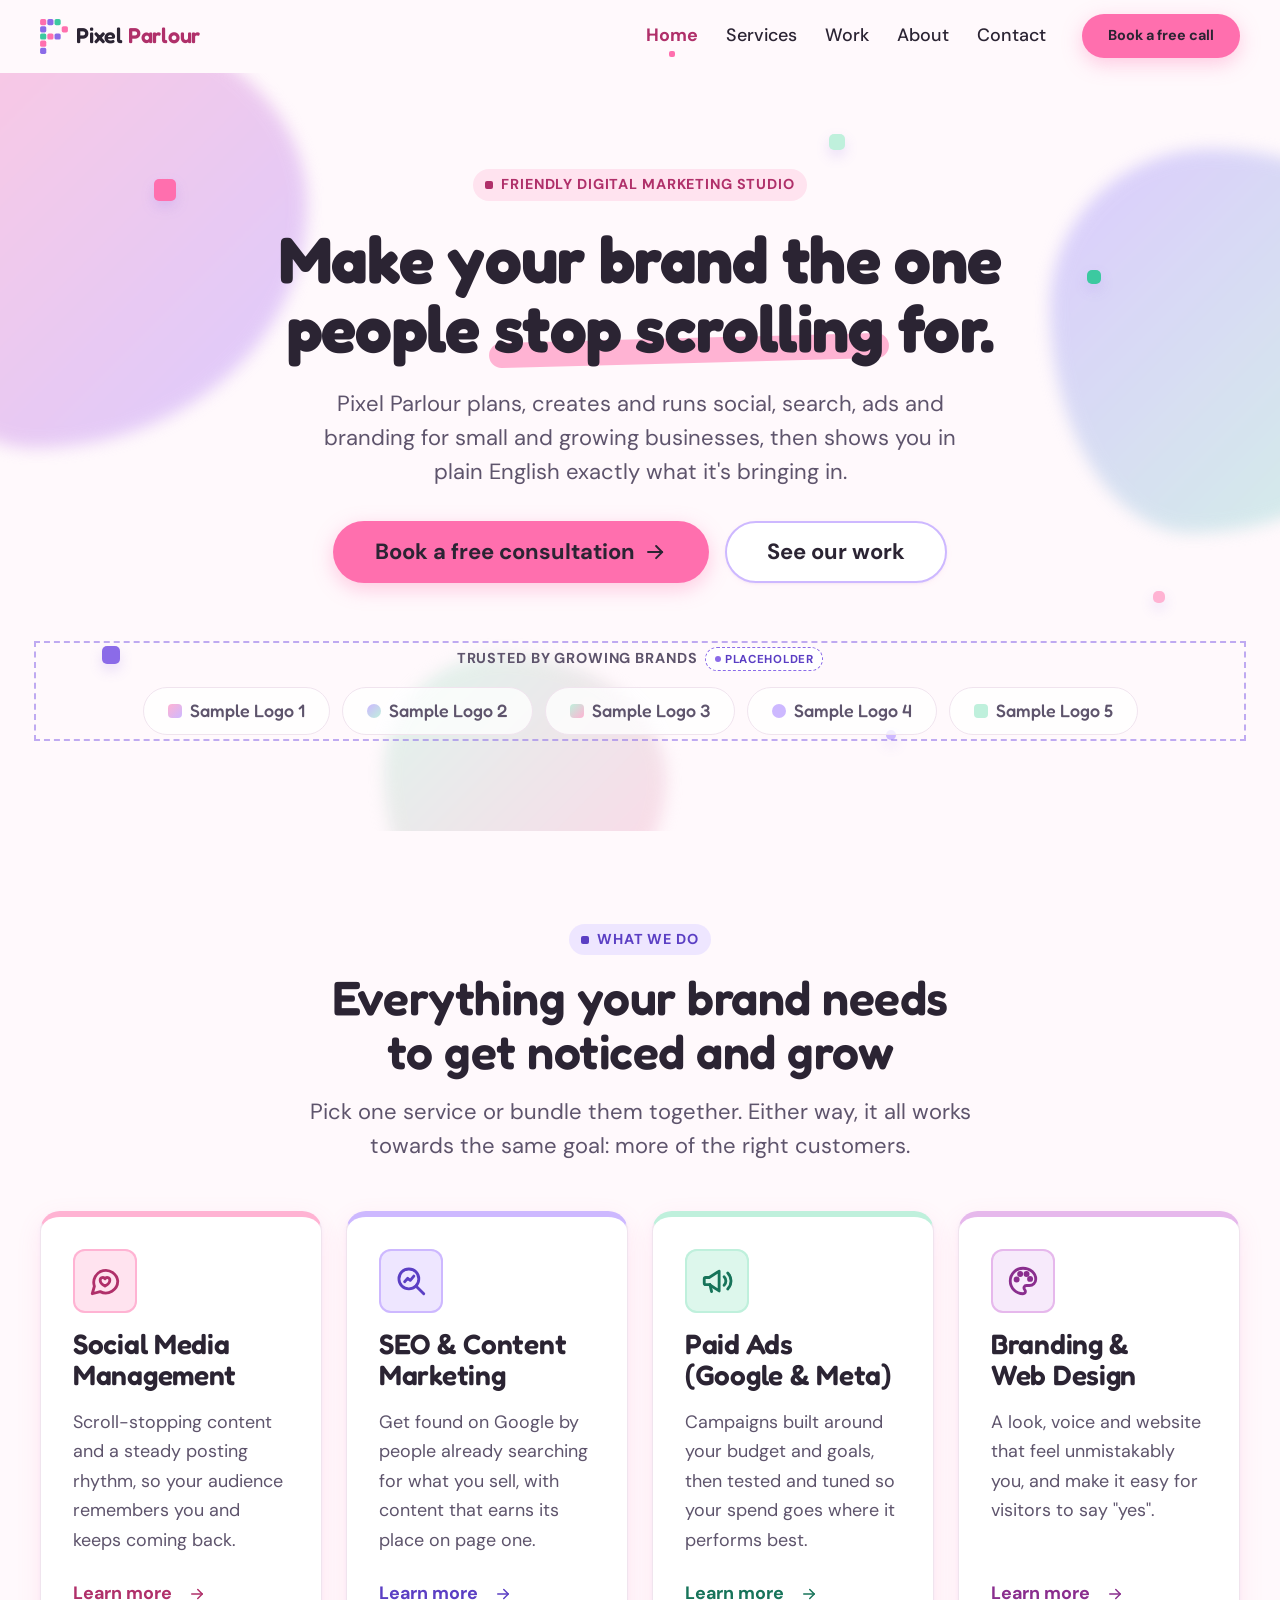
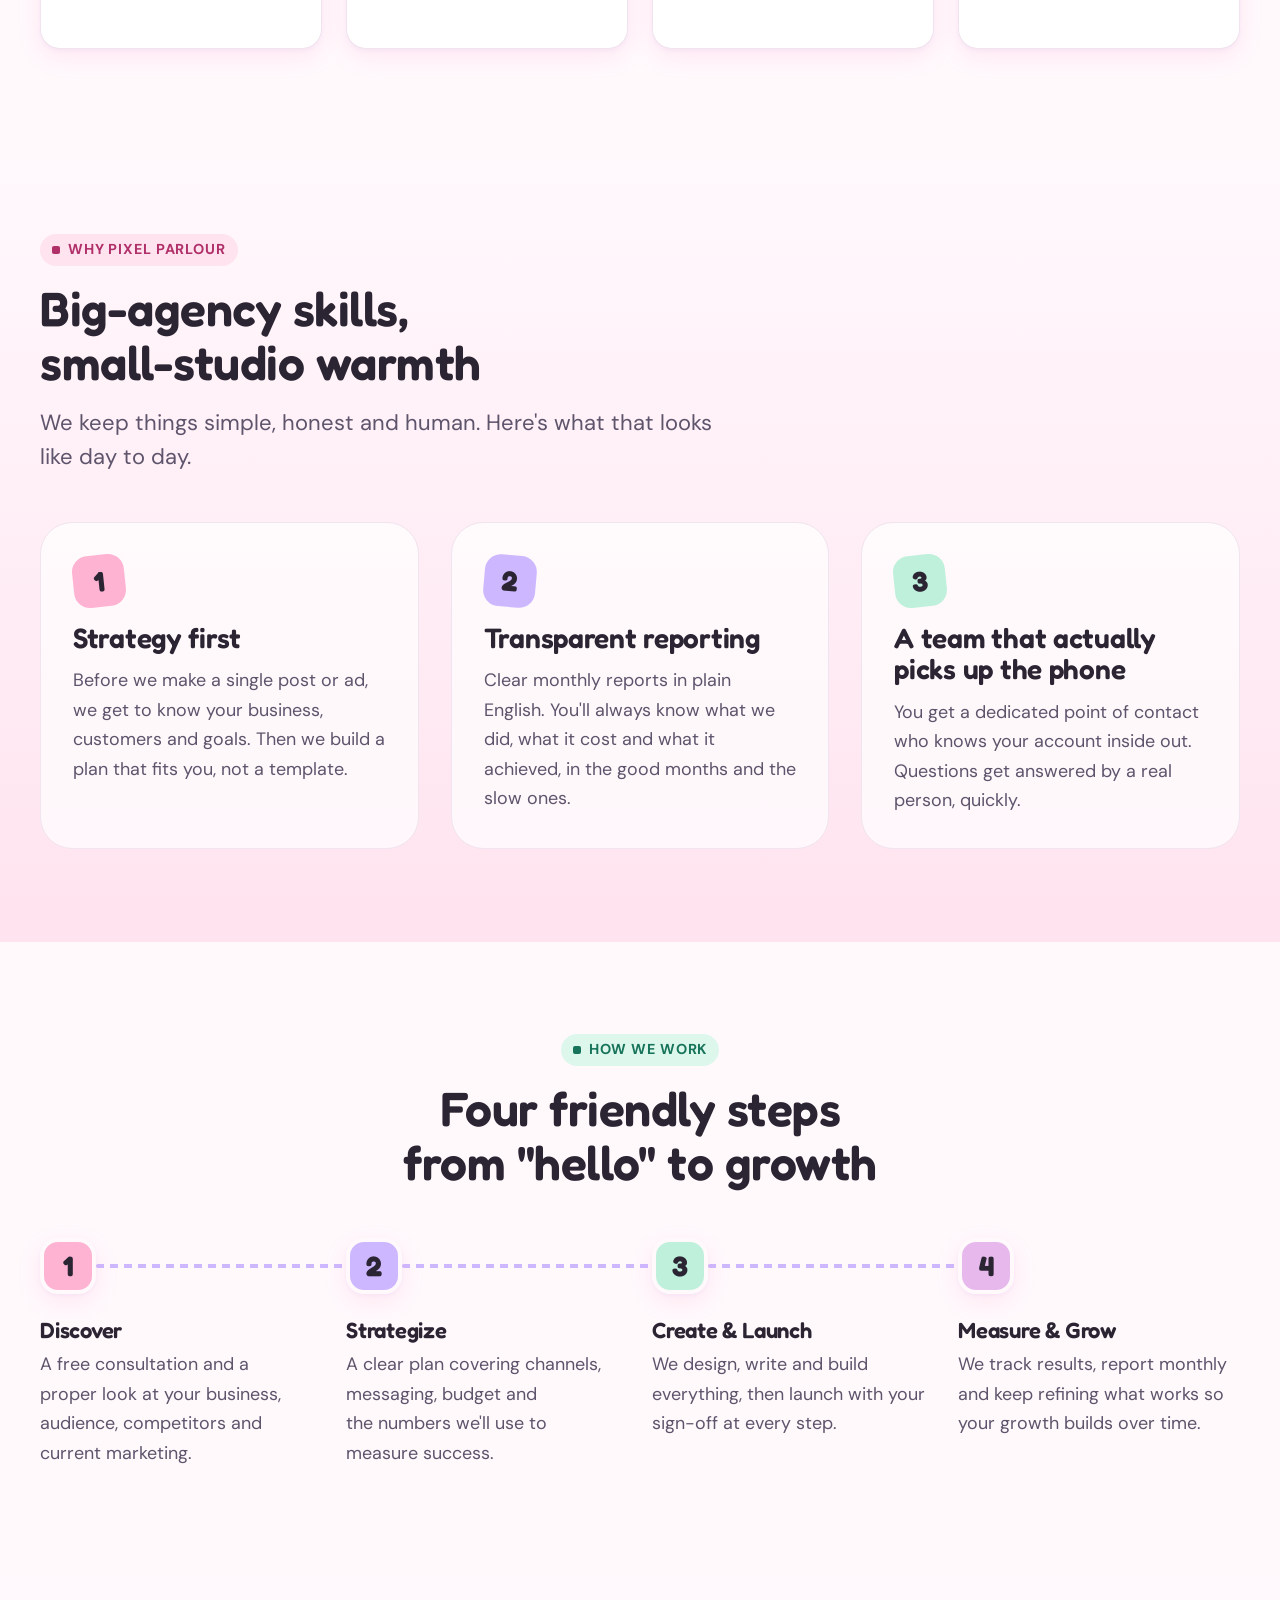
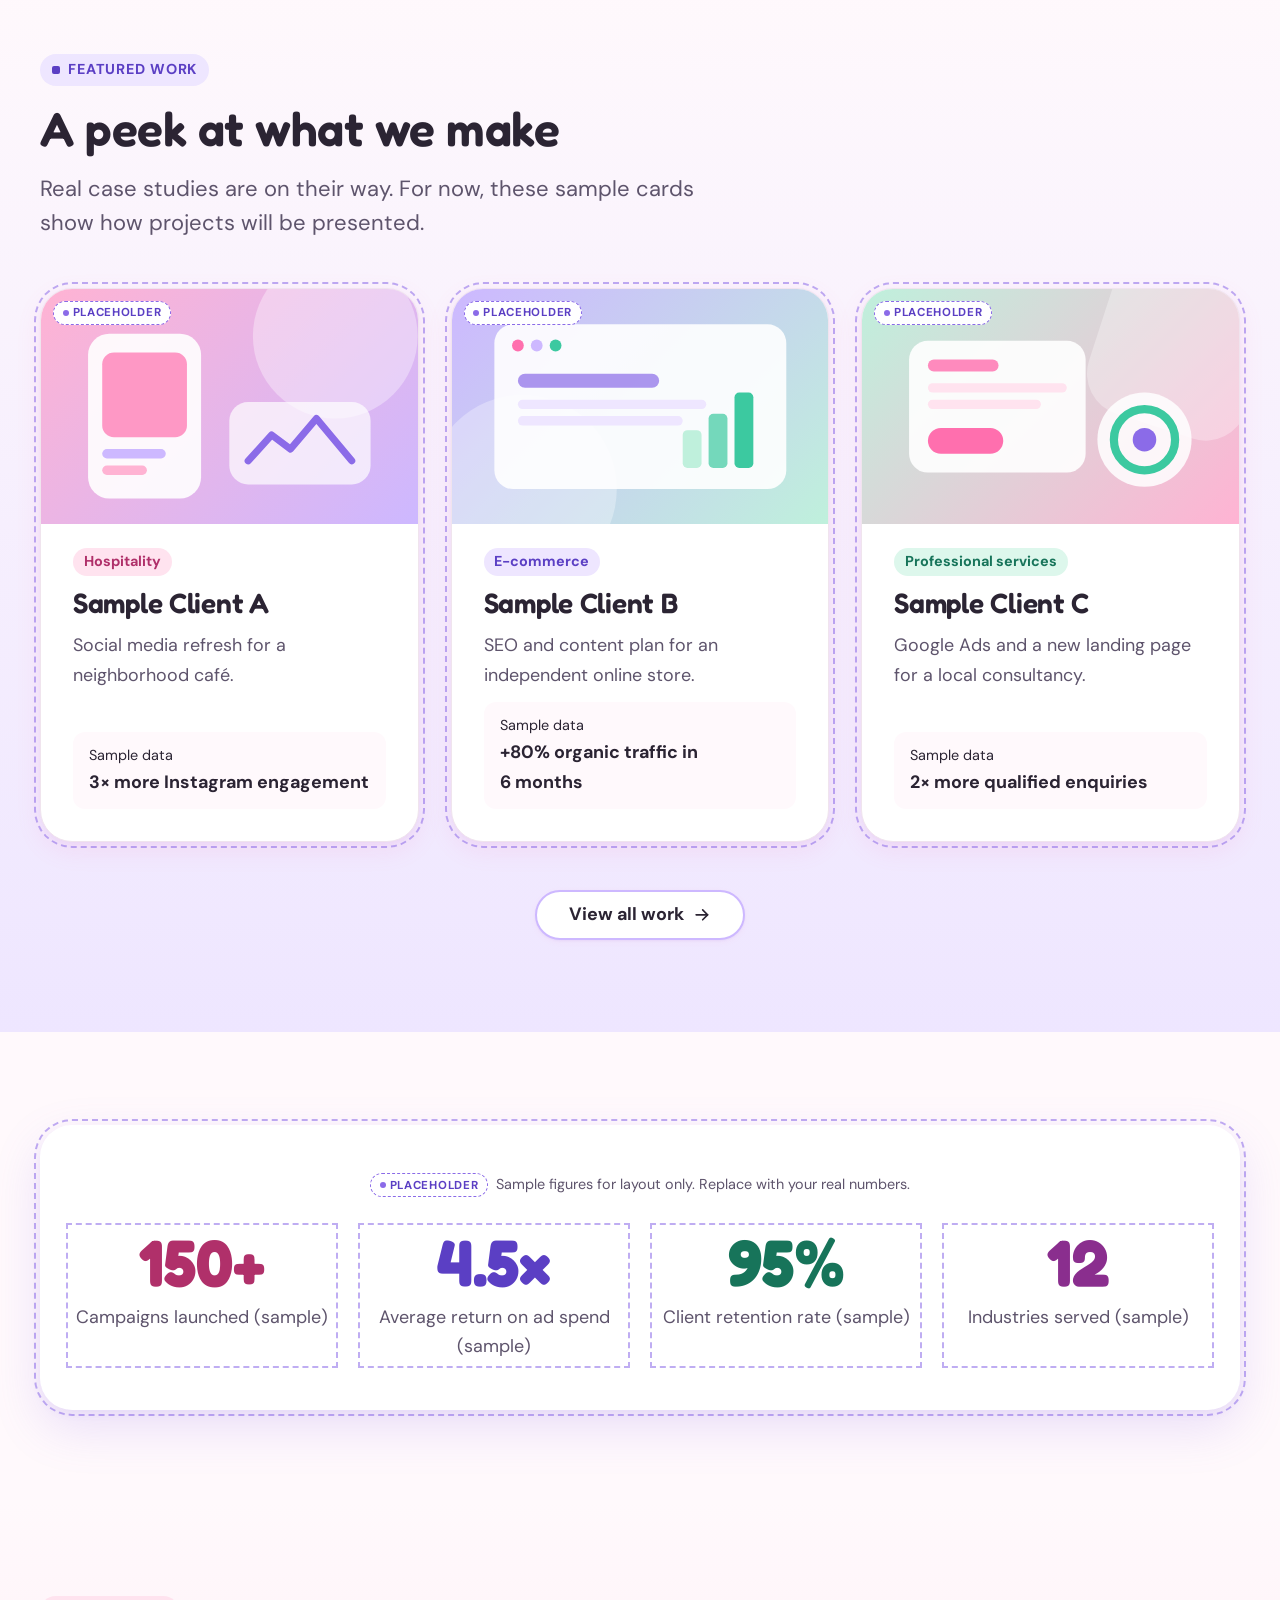
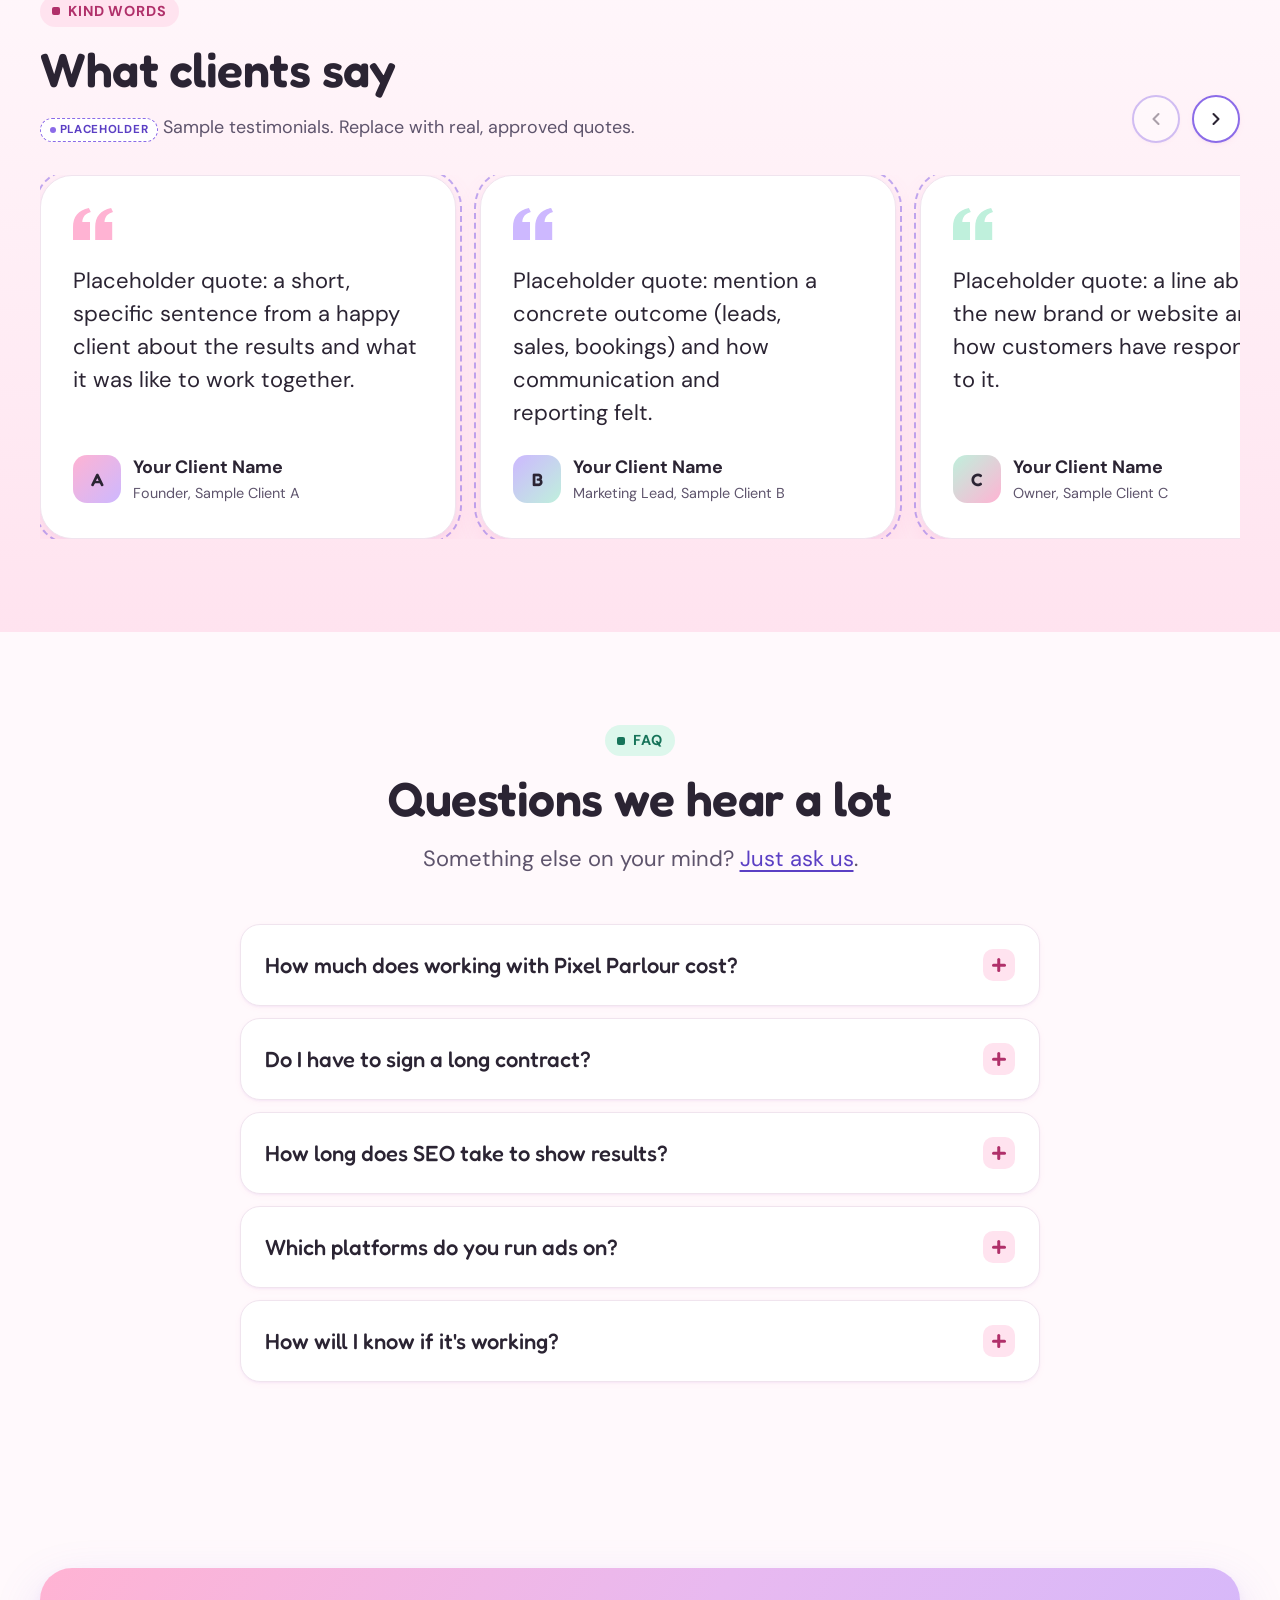
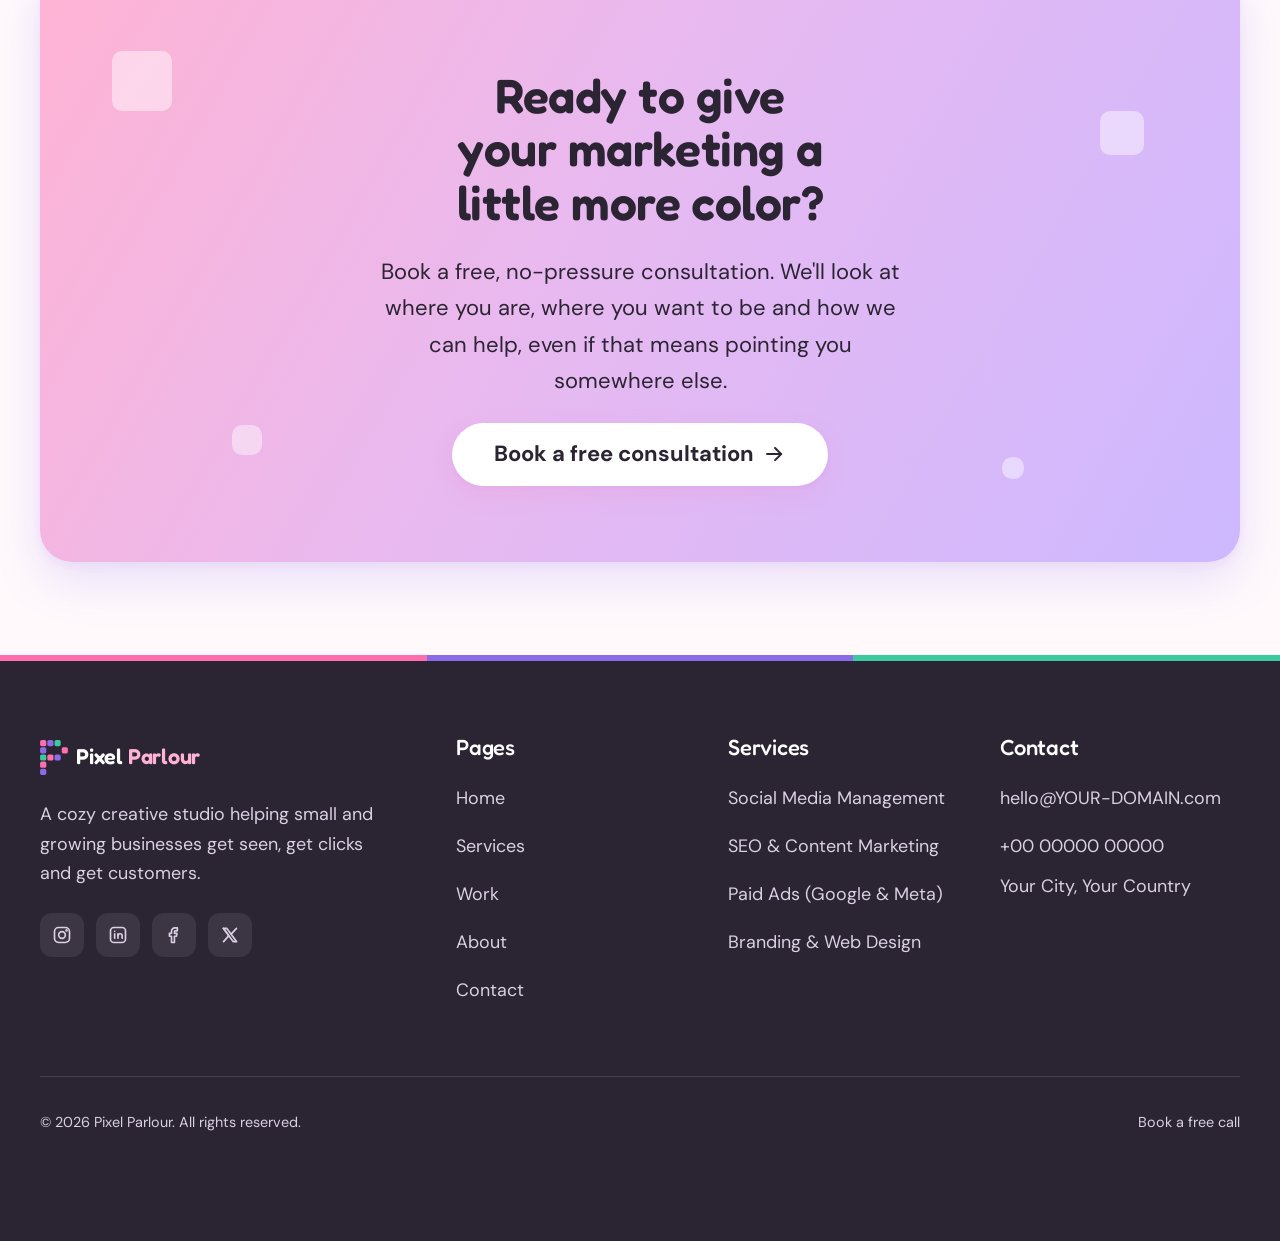
==== index.html @ 87901df5 "Initial commit: Pixel Parlour website Co-Authored-By: Claude Opus 5.5 <noreply@anthropic.com>" ====
<!doctype html>
<html lang="en" class="no-js">
<head>
  <meta charset="utf-8">
  <meta name="viewport" content="width=device-width, initial-scale=1">
  <title>Pixel Parlour | Friendly Digital Marketing Agency</title>
  <meta name="description" content="Friendly digital marketing for small and growing businesses: social media, SEO, Google &amp; Meta ads, branding and web design. Book a free consultation.">
  <!-- SITE URL: canonical, og:url and og:image must be ABSOLUTE URLs on the live site.
       Run `python3 scripts/set-site-url.py https://your-real-url/` once (see README) to update every page. -->
  <link rel="canonical" href="https://YOUR-USERNAME.github.io/pixel-parlour/">
  <meta name="theme-color" content="#FFF9FC">
  <!-- Icons: .ico for older browsers, SVG for modern ones, PNG for iOS home screens -->
  <link rel="icon" href="assets/img/favicon.ico" sizes="any">
  <link rel="icon" href="assets/img/favicon.svg" type="image/svg+xml">
  <link rel="apple-touch-icon" href="assets/img/apple-touch-icon.png">
  <link rel="manifest" href="site.webmanifest">

  <!-- Open Graph / Twitter. The image path is relative while you build; scripts/set-site-url.py
       rewrites it to an absolute URL, which social platforms require. -->
  <meta property="og:type" content="website">
  <meta property="og:site_name" content="Pixel Parlour">
  <meta property="og:title" content="Pixel Parlour | Friendly Digital Marketing Agency">
  <meta property="og:description" content="Social media, SEO, paid ads and branding from a marketing team that actually picks up the phone.">
  <meta property="og:url" content="https://YOUR-USERNAME.github.io/pixel-parlour/">
  <meta property="og:image" content="assets/img/og-image.png">
  <meta property="og:image:width" content="1200">
  <meta property="og:image:height" content="630">
  <meta property="og:image:alt" content="Pixel Parlour logo on a soft pink, lilac and mint background">
  <meta name="twitter:card" content="summary_large_image">
  <meta name="twitter:title" content="Pixel Parlour | Friendly Digital Marketing Agency">
  <meta name="twitter:description" content="Social media, SEO, paid ads and branding from a marketing team that actually picks up the phone.">
  <meta name="twitter:image" content="assets/img/og-image.png">

  <!-- Swap no-js → js before first paint so reveal animations don't flash. With JS disabled this never
       runs, so <html> keeps "no-js" and all content stays visible. Safety net: if main.js hasn't loaded
       within 3s (blocked/failed), "no-reveal" un-hides any scroll-reveal content. -->
  <script>document.documentElement.className = document.documentElement.className.replace("no-js", "js"); setTimeout(function () { if (!window.PIXEL_PARLOUR_READY) document.documentElement.className += " no-reveal"; }, 3000);</script>

  <!-- Fonts -->
  <link rel="preconnect" href="https://fonts.googleapis.com">
  <link rel="preconnect" href="https://fonts.gstatic.com" crossorigin>
  <link rel="stylesheet" href="https://fonts.googleapis.com/css2?family=DM+Sans:wght@400;500;700&amp;family=Fredoka:wght@500;600;700&amp;display=swap">

  <!-- Styles -->
  <link rel="stylesheet" href="css/tokens.css">
  <link rel="stylesheet" href="css/base.css">
  <link rel="stylesheet" href="css/components.css">
  <link rel="stylesheet" href="css/pages.css">

  <!-- Scripts -->
  <script src="js/config.js" defer></script>
  <script src="js/main.js" defer></script>

  <!--
    OPTIONAL ANALYTICS SLOT: nothing is tracked by default and this site sets no cookies.
    If you add analytics later, paste the snippet here. A privacy-friendly, cookie-free tool
    (e.g. Plausible, Fathom, GoatCounter or Cloudflare Web Analytics) avoids needing a cookie
    banner in most regions. Paste the same snippet into every page's <head>. Example (Plausible):
    <script defer data-domain="YOUR-DOMAIN.com" src="https://plausible.io/js/script.js"></script>
  -->
  <!-- SCHEMA:START -->
  <!-- Organization structured data. PLACEHOLDER contact details: update email, telephone and address
       to match js/config.js (JSON-LD can't read config.js), and add your social profile URLs as
       "sameAs": ["https://instagram.com/…", …]. URLs are updated by scripts/set-site-url.py. -->
  <script type="application/ld+json">
{
  "@context": "https://schema.org",
  "@type": "ProfessionalService",
  "@id": "https://YOUR-USERNAME.github.io/pixel-parlour/#organization",
  "name": "Pixel Parlour",
  "description": "Friendly, full-service digital marketing agency for small and mid-size businesses: social media management, SEO and content marketing, paid ads (Google & Meta), and branding and web design.",
  "url": "https://YOUR-USERNAME.github.io/pixel-parlour/",
  "logo": "https://YOUR-USERNAME.github.io/pixel-parlour/assets/img/icon-512.png",
  "image": "https://YOUR-USERNAME.github.io/pixel-parlour/assets/img/og-image.png",
  "email": "hello@YOUR-DOMAIN.com",
  "telephone": "+00 00000 00000",
  "address": {
    "@type": "PostalAddress",
    "addressLocality": "Your City",
    "addressCountry": "Your Country"
  },
  "serviceType": [
    "Social Media Management",
    "SEO & Content Marketing",
    "Paid Ads (Google & Meta)",
    "Branding & Web Design"
  ],
  "hasOfferCatalog": {
    "@type": "OfferCatalog",
    "name": "Digital marketing services",
    "itemListElement": [
      {
        "@type": "Offer",
        "itemOffered": {
          "@type": "Service",
          "name": "Social Media Management",
          "url": "https://YOUR-USERNAME.github.io/pixel-parlour/services.html#social"
        }
      },
      {
        "@type": "Offer",
        "itemOffered": {
          "@type": "Service",
          "name": "SEO & Content Marketing",
          "url": "https://YOUR-USERNAME.github.io/pixel-parlour/services.html#seo"
        }
      },
      {
        "@type": "Offer",
        "itemOffered": {
          "@type": "Service",
          "name": "Paid Ads (Google & Meta)",
          "url": "https://YOUR-USERNAME.github.io/pixel-parlour/services.html#ads"
        }
      },
      {
        "@type": "Offer",
        "itemOffered": {
          "@type": "Service",
          "name": "Branding & Web Design",
          "url": "https://YOUR-USERNAME.github.io/pixel-parlour/services.html#branding"
        }
      }
    ]
  }
}
  </script>
  <!-- FAQPage structured data: mirrors the FAQ text on this page. If you edit the questions or
       answers, update this block too (or ask for it to be regenerated). -->
  <script type="application/ld+json">
{
  "@context": "https://schema.org",
  "@type": "FAQPage",
  "mainEntity": [
    {
      "@type": "Question",
      "name": "How much does working with Pixel Parlour cost?",
      "acceptedAnswer": {
        "@type": "Answer",
        "text": "It depends on what you need, so we don't do one-size-fits-all packages. After a free consultation we send a clear proposal, either a fixed monthly retainer for ongoing work or a one-off price for projects. No hidden fees, and we'll always tell you if something isn't worth the spend."
      }
    },
    {
      "@type": "Question",
      "name": "Do I have to sign a long contract?",
      "acceptedAnswer": {
        "@type": "Answer",
        "text": "No multi-year lock-ins. Ongoing services usually start with a short initial period so there's enough time to see real results, then continue month to month. Projects like a new website or brand are quoted as a fixed scope with clear milestones."
      }
    },
    {
      "@type": "Question",
      "name": "How long does SEO take to show results?",
      "acceptedAnswer": {
        "@type": "Answer",
        "text": "SEO is a long game. You'll often see early movement within the first few months, with more meaningful growth typically building over six to twelve months. It depends on your competition, your website's starting point and how much content we create. We'll set realistic expectations up front."
      }
    },
    {
      "@type": "Question",
      "name": "Which platforms do you run ads on?",
      "acceptedAnswer": {
        "@type": "Answer",
        "text": "Mainly Google Ads (Search, Shopping, YouTube and Performance Max) and Meta (Facebook and Instagram). If another platform such as LinkedIn or TikTok suits your audience better, we'll talk it through and recommend what makes sense for your budget."
      }
    },
    {
      "@type": "Question",
      "name": "How will I know if it's working?",
      "acceptedAnswer": {
        "@type": "Answer",
        "text": "Every month you'll get a plain-English report and a quick call to walk through it: what we did, the numbers that matter to you (leads, sales, traffic, cost per result) and what we're doing next. If you'd like a live dashboard to check in between reports, we can set that up too."
      }
    }
  ]
}
  </script>
  <!-- SCHEMA:END -->
</head>
<body id="top">
  <a class="skip-link" href="#main">Skip to main content</a>

  <!-- ============================== HEADER ============================== -->
  <header class="site-header">
    <div class="container site-header__inner">
      <a class="logo" href="index.html" aria-label="Pixel Parlour home">
        <svg class="logo__mark" viewBox="0 0 27 34" width="28" height="35" aria-hidden="true" focusable="false">
          <rect x="0" y="0" width="6" height="6" rx="1.6" fill="#FF6FAE"/>
          <rect x="7" y="0" width="6" height="6" rx="1.6" fill="#8B6BE8"/>
          <rect x="14" y="0" width="6" height="6" rx="1.6" fill="#3CC9A0"/>
          <rect x="0" y="7" width="6" height="6" rx="1.6" fill="#8B6BE8"/>
          <rect x="21" y="7" width="6" height="6" rx="1.6" fill="#FF6FAE"/>
          <rect x="0" y="14" width="6" height="6" rx="1.6" fill="#3CC9A0"/>
          <rect x="7" y="14" width="6" height="6" rx="1.6" fill="#FF6FAE"/>
          <rect x="14" y="14" width="6" height="6" rx="1.6" fill="#8B6BE8"/>
          <rect x="0" y="21" width="6" height="6" rx="1.6" fill="#FF6FAE"/>
          <rect x="0" y="28" width="6" height="6" rx="1.6" fill="#8B6BE8"/>
        </svg>
        <span>Pixel <span class="logo__accent">Parlour</span></span>
      </a>

      <button class="nav-toggle" type="button" aria-expanded="false" aria-controls="site-nav" aria-label="Open menu">
        <span class="nav-toggle__bars" aria-hidden="true"><span></span><span></span><span></span></span>
      </button>

      <nav class="site-nav" id="site-nav" aria-label="Main">
        <ul class="site-nav__list" role="list">
          <li><a class="site-nav__link" href="index.html" aria-current="page">Home</a></li>
          <li><a class="site-nav__link" href="services.html">Services</a></li>
          <li><a class="site-nav__link" href="work.html">Work</a></li>
          <li><a class="site-nav__link" href="about.html">About</a></li>
          <li><a class="site-nav__link" href="contact.html">Contact</a></li>
        </ul>
        <a class="btn btn--primary btn--sm" href="contact.html">Book a free call</a>
      </nav>
    </div>
  </header>

  <main id="main" tabindex="-1">

    <!-- ============================== 1. HERO ============================== -->
    <section class="hero" aria-labelledby="hero-title">
      <div class="hero__blobs" aria-hidden="true">
        <span class="blob blob--1"></span>
        <span class="blob blob--2"></span>
        <span class="blob blob--3"></span>
        <span class="pixel pixel--1"></span>
        <span class="pixel pixel--2"></span>
        <span class="pixel pixel--3"></span>
        <span class="pixel pixel--4"></span>
        <span class="pixel pixel--5"></span>
        <span class="pixel pixel--6"></span>
      </div>

      <div class="container">
        <div class="hero__inner">
          <p class="eyebrow">Friendly digital marketing studio</p>
          <h1 class="hero__title" id="hero-title">
            Make your brand the one people <span class="highlight">stop scrolling</span> for.
          </h1>
          <p class="text-lead hero__lead">
            Pixel Parlour plans, creates and runs social, search, ads and branding for small and growing businesses,
            then shows you in plain English exactly what it's bringing in.
          </p>
          <div class="hero__actions">
            <a class="btn btn--primary btn--lg" href="contact.html">
              Book a free consultation
              <svg viewBox="0 0 24 24" fill="none" stroke="currentColor" stroke-width="2" stroke-linecap="round" stroke-linejoin="round" aria-hidden="true" focusable="false"><path d="M5 12h14"/><path d="m13 6 6 6-6 6"/></svg>
            </a>
            <a class="btn btn--secondary btn--lg" href="work.html">See our work</a>
          </div>
        </div>

        <!-- Trust row: PLACEHOLDER — swap the pills for real client logos (with permission) -->
        <div class="trust" data-placeholder="true">
          <p class="trust__label">
            Trusted by growing brands
            <span class="badge badge--placeholder">Placeholder</span>
          </p>
          <ul class="trust__logos" role="list">
            <li class="logo-pill">Sample Logo 1</li>
            <li class="logo-pill">Sample Logo 2</li>
            <li class="logo-pill">Sample Logo 3</li>
            <li class="logo-pill">Sample Logo 4</li>
            <li class="logo-pill">Sample Logo 5</li>
          </ul>
        </div>
      </div>
    </section>

    <!-- ============================== 2. SERVICES OVERVIEW ============================== -->
    <section class="section" id="services" aria-labelledby="services-title">
      <div class="container">
        <div class="section-head section-head--center reveal">
          <p class="eyebrow eyebrow--lilac">What we do</p>
          <h2 id="services-title">Everything your brand needs to get noticed and grow</h2>
          <p class="text-lead">Pick one service or bundle them together. Either way, it all works towards the same goal: more of the right customers.</p>
        </div>

        <ul class="services-grid" role="list">
          <li class="reveal">
            <article class="card card--pink card--sticker">
              <span class="card__icon" aria-hidden="true">
                <svg viewBox="0 0 24 24" fill="none" stroke="currentColor" stroke-width="2" stroke-linecap="round" stroke-linejoin="round" focusable="false"><path d="M21 12a8.5 8.5 0 0 1-12.4 7.5L3 21l1.5-5.3A8.5 8.5 0 1 1 21 12z"/><path d="M12 15.6s-3.4-1.9-3.4-4.2a1.8 1.8 0 0 1 3.4-.9 1.8 1.8 0 0 1 3.4.9c0 2.3-3.4 4.2-3.4 4.2z"/></svg>
              </span>
              <h3 class="card__title">Social Media Management</h3>
              <p class="card__text">Scroll-stopping content and a steady posting rhythm, so your audience remembers you and keeps coming back.</p>
              <a class="card__link" href="services.html#social">
                Learn more<span class="visually-hidden"> about Social Media Management</span>
                <svg viewBox="0 0 24 24" fill="none" stroke="currentColor" stroke-width="2" stroke-linecap="round" stroke-linejoin="round" aria-hidden="true" focusable="false"><path d="M5 12h14"/><path d="m13 6 6 6-6 6"/></svg>
              </a>
            </article>
          </li>
          <li class="reveal reveal--d1">
            <article class="card card--lilac card--sticker">
              <span class="card__icon" aria-hidden="true">
                <svg viewBox="0 0 24 24" fill="none" stroke="currentColor" stroke-width="2" stroke-linecap="round" stroke-linejoin="round" focusable="false"><circle cx="10.5" cy="10.5" r="7"/><path d="m21 21-5.5-5.5"/><path d="m7.5 12.5 2.2-2.4 1.8 1.4 2.5-3"/></svg>
              </span>
              <h3 class="card__title">SEO &amp; Content Marketing</h3>
              <p class="card__text">Get found on Google by people already searching for what you sell, with content that earns its place on page one.</p>
              <a class="card__link" href="services.html#seo">
                Learn more<span class="visually-hidden"> about SEO &amp; Content Marketing</span>
                <svg viewBox="0 0 24 24" fill="none" stroke="currentColor" stroke-width="2" stroke-linecap="round" stroke-linejoin="round" aria-hidden="true" focusable="false"><path d="M5 12h14"/><path d="m13 6 6 6-6 6"/></svg>
              </a>
            </article>
          </li>
          <li class="reveal reveal--d2">
            <article class="card card--mint card--sticker">
              <span class="card__icon" aria-hidden="true">
                <svg viewBox="0 0 24 24" fill="none" stroke="currentColor" stroke-width="2" stroke-linecap="round" stroke-linejoin="round" focusable="false"><path d="M3 10.5v3a1 1 0 0 0 1 1h2.5l7 4.5V5L6.5 9.5H4a1 1 0 0 0-1 1z"/><path d="M17 9a4.2 4.2 0 0 1 0 6"/><path d="M19.6 6.4a8 8 0 0 1 0 11.2"/><path d="m7 14.5 1.2 5"/></svg>
              </span>
              <h3 class="card__title">Paid Ads (Google &amp; Meta)</h3>
              <p class="card__text">Campaigns built around your budget and goals, then tested and tuned so your spend goes where it performs best.</p>
              <a class="card__link" href="services.html#ads">
                Learn more<span class="visually-hidden"> about Paid Ads</span>
                <svg viewBox="0 0 24 24" fill="none" stroke="currentColor" stroke-width="2" stroke-linecap="round" stroke-linejoin="round" aria-hidden="true" focusable="false"><path d="M5 12h14"/><path d="m13 6 6 6-6 6"/></svg>
              </a>
            </article>
          </li>
          <li class="reveal reveal--d3">
            <article class="card card--blend card--sticker">
              <span class="card__icon" aria-hidden="true">
                <svg viewBox="0 0 24 24" fill="none" stroke="currentColor" stroke-width="2" stroke-linecap="round" stroke-linejoin="round" focusable="false"><path d="M12 3a9 9 0 1 0 0 18c1 0 1.7-.8 1.7-1.7 0-.5-.2-.9-.5-1.2a1.7 1.7 0 0 1 1.3-2.9h2A4.5 4.5 0 0 0 21 10.7C21 6.4 17 3 12 3z"/><circle cx="7.5" cy="11" r="1.1" fill="currentColor"/><circle cx="10" cy="7" r="1.1" fill="currentColor"/><circle cx="14.5" cy="7" r="1.1" fill="currentColor"/><circle cx="17" cy="10.5" r="1.1" fill="currentColor"/></svg>
              </span>
              <h3 class="card__title">Branding &amp; Web Design</h3>
              <p class="card__text">A look, voice and website that feel unmistakably you, and make it easy for visitors to say "yes".</p>
              <a class="card__link" href="services.html#branding">
                Learn more<span class="visually-hidden"> about Branding &amp; Web Design</span>
                <svg viewBox="0 0 24 24" fill="none" stroke="currentColor" stroke-width="2" stroke-linecap="round" stroke-linejoin="round" aria-hidden="true" focusable="false"><path d="M5 12h14"/><path d="m13 6 6 6-6 6"/></svg>
              </a>
            </article>
          </li>
        </ul>
      </div>
    </section>

    <!-- ============================== 3. WHY PIXEL PARLOUR ============================== -->
    <section class="section section--tint" aria-labelledby="why-title">
      <div class="container">
        <div class="section-head reveal">
          <p class="eyebrow">Why Pixel Parlour</p>
          <h2 id="why-title">Big-agency skills, small-studio warmth</h2>
          <p class="text-lead">We keep things simple, honest and human. Here's what that looks like day to day.</p>
        </div>

        <ul class="features" role="list">
          <li class="feature reveal">
            <span class="feature__num" aria-hidden="true">1</span>
            <h3>Strategy first</h3>
            <p>Before we make a single post or ad, we get to know your business, customers and goals. Then we build a plan that fits you, not a template.</p>
          </li>
          <li class="feature reveal reveal--d1">
            <span class="feature__num" aria-hidden="true">2</span>
            <h3>Transparent reporting</h3>
            <p>Clear monthly reports in plain English. You'll always know what we did, what it cost and what it achieved, in the good months and the slow ones.</p>
          </li>
          <li class="feature reveal reveal--d2">
            <span class="feature__num" aria-hidden="true">3</span>
            <h3>A team that actually picks up the phone</h3>
            <p>You get a dedicated point of contact who knows your account inside out. Questions get answered by a real person, quickly.</p>
          </li>
        </ul>
      </div>
    </section>

    <!-- ============================== 4. HOW WE WORK ============================== -->
    <section class="section" aria-labelledby="process-title">
      <div class="container">
        <div class="section-head section-head--center reveal">
          <p class="eyebrow eyebrow--mint">How we work</p>
          <h2 id="process-title">Four friendly steps from "hello" to growth</h2>
        </div>

        <ol class="process" role="list">
          <li class="process__step reveal">
            <span class="process__marker" aria-hidden="true"></span>
            <h3>Discover</h3>
            <p>A free consultation and a proper look at your business, audience, competitors and current marketing.</p>
          </li>
          <li class="process__step reveal reveal--d1">
            <span class="process__marker" aria-hidden="true"></span>
            <h3>Strategize</h3>
            <p>A clear plan covering channels, messaging, budget and the numbers we'll use to measure success.</p>
          </li>
          <li class="process__step reveal reveal--d2">
            <span class="process__marker" aria-hidden="true"></span>
            <h3>Create &amp; Launch</h3>
            <p>We design, write and build everything, then launch with your sign-off at every step.</p>
          </li>
          <li class="process__step reveal reveal--d3">
            <span class="process__marker" aria-hidden="true"></span>
            <h3>Measure &amp; Grow</h3>
            <p>We track results, report monthly and keep refining what works so your growth builds over time.</p>
          </li>
        </ol>
      </div>
    </section>

    <!-- ============================== 5. FEATURED WORK (PLACEHOLDERS) ============================== -->
    <section class="section section--lilac" aria-labelledby="work-title">
      <div class="container">
        <div class="section-head reveal">
          <p class="eyebrow eyebrow--lilac">Featured work</p>
          <h2 id="work-title">A peek at what we make</h2>
          <p class="text-lead">Real case studies are on their way. For now, these sample cards show how projects will be presented.</p>
        </div>

        <ul class="work-grid" role="list">
          <li class="reveal">
            <a class="work-card" href="work.html" data-placeholder="true">
              <div class="work-card__thumb">
                <svg viewBox="0 0 320 200" preserveAspectRatio="xMidYMid slice" aria-hidden="true" focusable="false">
                  <circle cx="250" cy="40" r="70" fill="#fff" opacity=".35"/>
                  <rect x="40" y="38" width="96" height="140" rx="18" fill="#fff" opacity=".9"/>
                  <rect x="52" y="54" width="72" height="72" rx="10" fill="#FF6FAE" opacity=".7"/>
                  <rect x="52" y="136" width="54" height="8" rx="4" fill="#CDB8FF"/>
                  <rect x="52" y="150" width="38" height="8" rx="4" fill="#FFB3D3"/>
                  <rect x="160" y="96" width="120" height="70" rx="16" fill="#fff" opacity=".7"/>
                  <path d="M176 146l20-22 16 12 22-26 30 36" fill="none" stroke="#8B6BE8" stroke-width="6" stroke-linecap="round" stroke-linejoin="round"/>
                </svg>
                <span class="badge badge--placeholder">Placeholder</span>
              </div>
              <div class="work-card__body">
                <span class="chip chip--pink">Hospitality</span>
                <h3 class="work-card__title">Sample Client A</h3>
                <p class="text-muted">Social media refresh for a neighborhood café.</p>
                <p class="work-card__result"><span>Sample data</span><strong>3× more Instagram engagement</strong></p>
              </div>
            </a>
          </li>
          <li class="reveal reveal--d1">
            <a class="work-card" href="work.html" data-placeholder="true">
              <div class="work-card__thumb work-card__thumb--lilac">
                <svg viewBox="0 0 320 200" preserveAspectRatio="xMidYMid slice" aria-hidden="true" focusable="false">
                  <circle cx="60" cy="170" r="80" fill="#fff" opacity=".3"/>
                  <rect x="36" y="30" width="248" height="140" rx="16" fill="#fff" opacity=".9"/>
                  <circle cx="56" cy="48" r="5" fill="#FF6FAE"/><circle cx="72" cy="48" r="5" fill="#CDB8FF"/><circle cx="88" cy="48" r="5" fill="#3CC9A0"/>
                  <rect x="56" y="72" width="120" height="12" rx="6" fill="#8B6BE8" opacity=".7"/>
                  <rect x="56" y="94" width="160" height="8" rx="4" fill="#EEE6FF"/>
                  <rect x="56" y="108" width="140" height="8" rx="4" fill="#EEE6FF"/>
                  <rect x="196" y="120" width="16" height="32" rx="4" fill="#BFF0DC"/>
                  <rect x="218" y="106" width="16" height="46" rx="4" fill="#3CC9A0" opacity=".7"/>
                  <rect x="240" y="88" width="16" height="64" rx="4" fill="#3CC9A0"/>
                </svg>
                <span class="badge badge--placeholder">Placeholder</span>
              </div>
              <div class="work-card__body">
                <span class="chip chip--lilac">E-commerce</span>
                <h3 class="work-card__title">Sample Client B</h3>
                <p class="text-muted">SEO and content plan for an independent online store.</p>
                <p class="work-card__result"><span>Sample data</span><strong>+80% organic traffic in 6 months</strong></p>
              </div>
            </a>
          </li>
          <li class="reveal reveal--d2">
            <a class="work-card" href="work.html" data-placeholder="true">
              <div class="work-card__thumb work-card__thumb--mint">
                <svg viewBox="0 0 320 200" preserveAspectRatio="xMidYMid slice" aria-hidden="true" focusable="false">
                  <rect x="200" y="-20" width="140" height="140" rx="36" fill="#fff" opacity=".3" transform="rotate(18 270 50)"/>
                  <rect x="40" y="44" width="150" height="112" rx="16" fill="#fff" opacity=".9"/>
                  <rect x="56" y="60" width="60" height="10" rx="5" fill="#FF6FAE" opacity=".8"/>
                  <rect x="56" y="80" width="118" height="8" rx="4" fill="#FFE3EF"/>
                  <rect x="56" y="94" width="96" height="8" rx="4" fill="#FFE3EF"/>
                  <rect x="56" y="118" width="64" height="22" rx="11" fill="#FF6FAE"/>
                  <circle cx="240" cy="128" r="40" fill="#fff" opacity=".85"/>
                  <circle cx="240" cy="128" r="26" fill="none" stroke="#3CC9A0" stroke-width="7"/>
                  <circle cx="240" cy="128" r="10" fill="#8B6BE8"/>
                </svg>
                <span class="badge badge--placeholder">Placeholder</span>
              </div>
              <div class="work-card__body">
                <span class="chip chip--mint">Professional services</span>
                <h3 class="work-card__title">Sample Client C</h3>
                <p class="text-muted">Google Ads and a new landing page for a local consultancy.</p>
                <p class="work-card__result"><span>Sample data</span><strong>2× more qualified enquiries</strong></p>
              </div>
            </a>
          </li>
        </ul>

        <div class="section-actions">
          <a class="btn btn--secondary" href="work.html">
            View all work
            <svg viewBox="0 0 24 24" fill="none" stroke="currentColor" stroke-width="2" stroke-linecap="round" stroke-linejoin="round" aria-hidden="true" focusable="false"><path d="M5 12h14"/><path d="m13 6 6 6-6 6"/></svg>
          </a>
        </div>
      </div>
    </section>

    <!-- ============================== 6. STATS STRIP (PLACEHOLDERS) ============================== -->
    <section class="section" aria-labelledby="stats-title">
      <div class="container">
        <h2 class="visually-hidden" id="stats-title">Pixel Parlour in numbers</h2>
        <div class="stats reveal" data-placeholder="true">
          <p class="stats__note">
            <span class="badge badge--placeholder">Placeholder</span>
            Sample figures for layout only. Replace with your real numbers.
          </p>
          <ul class="stats__list" role="list">
            <li class="stat" data-placeholder="true">
              <span class="stat__number" data-count="150" data-suffix="+">150+</span>
              <span class="stat__label">Campaigns launched (sample)</span>
            </li>
            <li class="stat" data-placeholder="true">
              <span class="stat__number" data-count="4.5" data-decimals="1" data-suffix="×">4.5×</span>
              <span class="stat__label">Average return on ad spend (sample)</span>
            </li>
            <li class="stat" data-placeholder="true">
              <span class="stat__number" data-count="95" data-suffix="%">95%</span>
              <span class="stat__label">Client retention rate (sample)</span>
            </li>
            <li class="stat" data-placeholder="true">
              <span class="stat__number" data-count="12">12</span>
              <span class="stat__label">Industries served (sample)</span>
            </li>
          </ul>
        </div>
      </div>
    </section>

    <!-- ============================== 7. TESTIMONIALS (PLACEHOLDERS) ============================== -->
    <section class="section section--tint" aria-labelledby="testimonials-title">
      <div class="container" data-carousel aria-roledescription="carousel" role="region" aria-labelledby="testimonials-title">
        <div class="carousel__header">
          <div class="section-head reveal">
            <p class="eyebrow">Kind words</p>
            <h2 id="testimonials-title">What clients say</h2>
            <p><span class="badge badge--placeholder">Placeholder</span> <span class="text-muted">Sample testimonials. Replace with real, approved quotes.</span></p>
          </div>
          <div class="carousel__controls">
            <button class="btn-icon" type="button" data-carousel-prev aria-controls="testimonial-track" aria-label="Previous testimonial">
              <svg viewBox="0 0 24 24" fill="none" stroke="currentColor" stroke-width="2.5" stroke-linecap="round" stroke-linejoin="round" aria-hidden="true" focusable="false"><path d="m15 18-6-6 6-6"/></svg>
            </button>
            <button class="btn-icon" type="button" data-carousel-next aria-controls="testimonial-track" aria-label="Next testimonial">
              <svg viewBox="0 0 24 24" fill="none" stroke="currentColor" stroke-width="2.5" stroke-linecap="round" stroke-linejoin="round" aria-hidden="true" focusable="false"><path d="m9 18 6-6-6-6"/></svg>
            </button>
          </div>
        </div>

        <ul class="carousel__track" id="testimonial-track" role="list" tabindex="0" aria-label="Testimonials, use arrow keys to scroll">
          <li class="carousel__slide" role="group" aria-roledescription="slide" aria-label="1 of 3">
            <figure class="testimonial" data-placeholder="true">
              <svg class="testimonial__quote-mark" viewBox="0 0 40 32" fill="currentColor" aria-hidden="true" focusable="false"><path d="M0 32V19.2C0 8.6 5.3 2.2 15.9 0l1.9 4.1C12.4 5.6 9.6 8.9 9.3 14H17v18H0zm22.2 0V19.2C22.2 8.6 27.5 2.2 38.1 0L40 4.1c-5.4 1.5-8.2 4.8-8.5 9.9h7.7v18H22.2z"/></svg>
              <blockquote>
                <p>Placeholder quote: a short, specific sentence from a happy client about the results and what it was like to work together.</p>
              </blockquote>
              <figcaption>
                <span class="testimonial__avatar" aria-hidden="true">A</span>
                <span>
                  <span class="testimonial__name">Your Client Name</span>
                  <span class="testimonial__role">Founder, Sample Client A</span>
                </span>
              </figcaption>
            </figure>
          </li>
          <li class="carousel__slide" role="group" aria-roledescription="slide" aria-label="2 of 3">
            <figure class="testimonial" data-placeholder="true">
              <svg class="testimonial__quote-mark" viewBox="0 0 40 32" fill="currentColor" aria-hidden="true" focusable="false"><path d="M0 32V19.2C0 8.6 5.3 2.2 15.9 0l1.9 4.1C12.4 5.6 9.6 8.9 9.3 14H17v18H0zm22.2 0V19.2C22.2 8.6 27.5 2.2 38.1 0L40 4.1c-5.4 1.5-8.2 4.8-8.5 9.9h7.7v18H22.2z"/></svg>
              <blockquote>
                <p>Placeholder quote: mention a concrete outcome (leads, sales, bookings) and how communication and reporting felt.</p>
              </blockquote>
              <figcaption>
                <span class="testimonial__avatar" aria-hidden="true">B</span>
                <span>
                  <span class="testimonial__name">Your Client Name</span>
                  <span class="testimonial__role">Marketing Lead, Sample Client B</span>
                </span>
              </figcaption>
            </figure>
          </li>
          <li class="carousel__slide" role="group" aria-roledescription="slide" aria-label="3 of 3">
            <figure class="testimonial" data-placeholder="true">
              <svg class="testimonial__quote-mark" viewBox="0 0 40 32" fill="currentColor" aria-hidden="true" focusable="false"><path d="M0 32V19.2C0 8.6 5.3 2.2 15.9 0l1.9 4.1C12.4 5.6 9.6 8.9 9.3 14H17v18H0zm22.2 0V19.2C22.2 8.6 27.5 2.2 38.1 0L40 4.1c-5.4 1.5-8.2 4.8-8.5 9.9h7.7v18H22.2z"/></svg>
              <blockquote>
                <p>Placeholder quote: a line about the new brand or website and how customers have responded to it.</p>
              </blockquote>
              <figcaption>
                <span class="testimonial__avatar" aria-hidden="true">C</span>
                <span>
                  <span class="testimonial__name">Your Client Name</span>
                  <span class="testimonial__role">Owner, Sample Client C</span>
                </span>
              </figcaption>
            </figure>
          </li>
        </ul>
      </div>
    </section>

    <!-- ============================== 8. FAQ ============================== -->
    <section class="section" aria-labelledby="faq-title">
      <div class="container">
        <div class="section-head section-head--center reveal">
          <p class="eyebrow eyebrow--mint">FAQ</p>
          <h2 id="faq-title">Questions we hear a lot</h2>
          <p class="text-lead">Something else on your mind? <a href="contact.html">Just ask us</a>.</p>
        </div>

        <div class="accordion reveal">
          <details class="accordion__item">
            <summary class="accordion__summary">
              How much does working with Pixel Parlour cost?
              <span class="accordion__icon" aria-hidden="true"></span>
            </summary>
            <div class="accordion__content">
              <p>It depends on what you need, so we don't do one-size-fits-all packages. After a free consultation we send a clear proposal, either a fixed monthly retainer for ongoing work or a one-off price for projects. No hidden fees, and we'll always tell you if something isn't worth the spend.</p>
            </div>
          </details>

          <details class="accordion__item">
            <summary class="accordion__summary">
              Do I have to sign a long contract?
              <span class="accordion__icon" aria-hidden="true"></span>
            </summary>
            <div class="accordion__content">
              <p>No multi-year lock-ins. Ongoing services usually start with a short initial period so there's enough time to see real results, then continue month to month. Projects like a new website or brand are quoted as a fixed scope with clear milestones.</p>
            </div>
          </details>

          <details class="accordion__item">
            <summary class="accordion__summary">
              How long does SEO take to show results?
              <span class="accordion__icon" aria-hidden="true"></span>
            </summary>
            <div class="accordion__content">
              <p>SEO is a long game. You'll often see early movement within the first few months, with more meaningful growth typically building over six to twelve months. It depends on your competition, your website's starting point and how much content we create. We'll set realistic expectations up front.</p>
            </div>
          </details>

          <details class="accordion__item">
            <summary class="accordion__summary">
              Which platforms do you run ads on?
              <span class="accordion__icon" aria-hidden="true"></span>
            </summary>
            <div class="accordion__content">
              <p>Mainly Google Ads (Search, Shopping, YouTube and Performance Max) and Meta (Facebook and Instagram). If another platform such as LinkedIn or TikTok suits your audience better, we'll talk it through and recommend what makes sense for your budget.</p>
            </div>
          </details>

          <details class="accordion__item">
            <summary class="accordion__summary">
              How will I know if it's working?
              <span class="accordion__icon" aria-hidden="true"></span>
            </summary>
            <div class="accordion__content">
              <p>Every month you'll get a plain-English report and a quick call to walk through it: what we did, the numbers that matter to you (leads, sales, traffic, cost per result) and what we're doing next. If you'd like a live dashboard to check in between reports, we can set that up too.</p>
            </div>
          </details>
        </div>
      </div>
    </section>

    <!-- ============================== 9. FINAL CTA ============================== -->
    <section class="section" aria-labelledby="cta-title">
      <div class="container">
        <div class="cta-banner reveal">
          <span class="cta-banner__deco cta-banner__deco--1" aria-hidden="true"></span>
          <span class="cta-banner__deco cta-banner__deco--2" aria-hidden="true"></span>
          <span class="cta-banner__deco cta-banner__deco--3" aria-hidden="true"></span>
          <span class="cta-banner__deco cta-banner__deco--4" aria-hidden="true"></span>
          <h2 id="cta-title">Ready to give your marketing a little more color?</h2>
          <p>Book a free, no-pressure consultation. We'll look at where you are, where you want to be and how we can help, even if that means pointing you somewhere else.</p>
          <a class="btn btn--primary btn--lg" href="contact.html">
            Book a free consultation
            <svg viewBox="0 0 24 24" fill="none" stroke="currentColor" stroke-width="2" stroke-linecap="round" stroke-linejoin="round" aria-hidden="true" focusable="false"><path d="M5 12h14"/><path d="m13 6 6 6-6 6"/></svg>
          </a>
        </div>
      </div>
    </section>

  </main>

  <!-- ============================== FOOTER ============================== -->
  <footer class="site-footer">
    <div class="container">
      <div class="site-footer__grid">
        <div class="site-footer__brand">
          <a class="logo" href="index.html" aria-label="Pixel Parlour home">
            <svg class="logo__mark" viewBox="0 0 27 34" width="28" height="35" aria-hidden="true" focusable="false">
              <rect x="0" y="0" width="6" height="6" rx="1.6" fill="#FF6FAE"/>
              <rect x="7" y="0" width="6" height="6" rx="1.6" fill="#8B6BE8"/>
              <rect x="14" y="0" width="6" height="6" rx="1.6" fill="#3CC9A0"/>
              <rect x="0" y="7" width="6" height="6" rx="1.6" fill="#8B6BE8"/>
              <rect x="21" y="7" width="6" height="6" rx="1.6" fill="#FF6FAE"/>
              <rect x="0" y="14" width="6" height="6" rx="1.6" fill="#3CC9A0"/>
              <rect x="7" y="14" width="6" height="6" rx="1.6" fill="#FF6FAE"/>
              <rect x="14" y="14" width="6" height="6" rx="1.6" fill="#8B6BE8"/>
              <rect x="0" y="21" width="6" height="6" rx="1.6" fill="#FF6FAE"/>
              <rect x="0" y="28" width="6" height="6" rx="1.6" fill="#8B6BE8"/>
            </svg>
            <span>Pixel <span class="logo__accent">Parlour</span></span>
          </a>
          <p class="site-footer__tagline">A cozy creative studio helping small and growing businesses get seen, get clicks and get customers.</p>
          <ul class="social" role="list">
            <li>
              <a class="social__link" href="#" data-config="instagram" aria-label="Pixel Parlour on Instagram">
                <svg viewBox="0 0 24 24" fill="none" stroke="currentColor" stroke-width="2" stroke-linecap="round" stroke-linejoin="round" aria-hidden="true" focusable="false"><rect x="3" y="3" width="18" height="18" rx="5"/><circle cx="12" cy="12" r="4"/><circle cx="17.5" cy="6.5" r="0.6" fill="currentColor"/></svg>
              </a>
            </li>
            <li>
              <a class="social__link" href="#" data-config="linkedin" aria-label="Pixel Parlour on LinkedIn">
                <svg viewBox="0 0 24 24" fill="none" stroke="currentColor" stroke-width="2" stroke-linecap="round" stroke-linejoin="round" aria-hidden="true" focusable="false"><rect x="3" y="3" width="18" height="18" rx="4"/><path d="M8 10.5V16"/><path d="M8 7.6v.01"/><path d="M12 16v-5.5"/><path d="M12 13a2.5 2.5 0 0 1 5 0v3"/></svg>
              </a>
            </li>
            <li>
              <a class="social__link" href="#" data-config="facebook" aria-label="Pixel Parlour on Facebook">
                <svg viewBox="0 0 24 24" fill="none" stroke="currentColor" stroke-width="2" stroke-linecap="round" stroke-linejoin="round" aria-hidden="true" focusable="false"><path d="M15 3.5h-2a4 4 0 0 0-4 4V10H6.5v3.5H9V21h3.5v-7.5H15l.5-3.5h-3V8a1 1 0 0 1 1-1H16V3.5z"/></svg>
              </a>
            </li>
            <li>
              <a class="social__link" href="#" data-config="x" aria-label="Pixel Parlour on X">
                <svg viewBox="0 0 24 24" fill="none" stroke="currentColor" stroke-width="2" stroke-linecap="round" stroke-linejoin="round" aria-hidden="true" focusable="false"><path d="M4 4l6.6 8.8L4.3 20"/><path d="M4 4h4l12 16h-4z"/><path d="M19.7 4l-6.3 6.9"/></svg>
              </a>
            </li>
          </ul>
        </div>

        <nav aria-label="Footer pages">
          <h2 class="site-footer__heading">Pages</h2>
          <ul class="site-footer__list" role="list">
            <li><a href="index.html">Home</a></li>
            <li><a href="services.html">Services</a></li>
            <li><a href="work.html">Work</a></li>
            <li><a href="about.html">About</a></li>
            <li><a href="contact.html">Contact</a></li>
          </ul>
        </nav>

        <nav aria-label="Footer services">
          <h2 class="site-footer__heading">Services</h2>
          <ul class="site-footer__list" role="list">
            <li><a href="services.html#social">Social Media Management</a></li>
            <li><a href="services.html#seo">SEO &amp; Content Marketing</a></li>
            <li><a href="services.html#ads">Paid Ads (Google &amp; Meta)</a></li>
            <li><a href="services.html#branding">Branding &amp; Web Design</a></li>
          </ul>
        </nav>

        <div>
          <h2 class="site-footer__heading">Contact</h2>
          <ul class="site-footer__list" role="list">
            <li><a href="mailto:hello@YOUR-DOMAIN.com" data-config="email">hello@YOUR-DOMAIN.com</a></li>
            <li><a href="tel:+000000000000" data-config="phone">+00 00000 00000</a></li>
            <li hidden data-config-show="whatsapp"><a href="#" data-config="whatsapp" data-config-attr="href">Chat on WhatsApp</a></li>
            <li><span data-config="location">Your City, Your Country</span></li>
          </ul>
        </div>
      </div>

      <div class="site-footer__bottom">
        <p>&copy; <span data-year>2026</span> Pixel Parlour. All rights reserved.</p>
        <p><a href="contact.html">Book a free call</a></p>
      </div>
    </div>

    <a class="back-to-top js-only" href="#top" aria-label="Back to top">
      <svg viewBox="0 0 24 24" fill="none" stroke="currentColor" stroke-width="2.5" stroke-linecap="round" stroke-linejoin="round" aria-hidden="true" focusable="false"><path d="M12 19V5"/><path d="m5 12 7-7 7 7"/></svg>
    </a>
  </footer>
</body>
</html>
---- css/tokens.css ----
/* ==========================================================================
   Pixel Parlour — Design tokens
   Only CSS custom properties live here. Change the brand from one place.
   ========================================================================== */

:root {
  /* ---------- Colour: neutrals ---------- */
  --color-bg: #FFF9FC;            /* soft warm off-white */
  --color-surface: #FFFFFF;
  --color-text: #2B2433;          /* deep plum-charcoal */
  --color-text-muted: #5E546C;    /* 6.6:1 on bg; was #6B6178, darkened so it still passes AA over hero blobs (≥4.7:1) */
  --color-border: #F0E4EE;
  --color-plum: #2B2433;          /* footer / dark surfaces */
  --color-on-plum: #FFFFFF;
  --color-on-plum-muted: #D9D0E3; /* 10:1 on plum */

  /* ---------- Colour: brand ---------- */
  --color-pink-100: #FFE3EF;
  --color-pink-300: #FFB3D3;
  --color-pink-400: #FF8DBF;      /* CTA hover (7.0:1 with dark text) */
  --color-pink-500: #FF6FAE;      /* primary accent / CTA background */
  --color-pink-700: #B0306A;      /* pink text on light bgs (5:1+) */

  --color-lilac-100: #EEE6FF;
  --color-lilac-300: #CDB8FF;
  --color-lilac-500: #8B6BE8;     /* decorative / large text only */
  --color-lilac-700: #5B3FC4;     /* lilac text on light bgs (5.9:1+) */

  --color-mint-100: #DDF7EC;
  --color-mint-300: #BFF0DC;
  --color-mint-500: #3CC9A0;      /* decorative only */
  --color-mint-700: #17745A;      /* mint text on light bgs (5:1+) */

  /* CTA: pink-500 bg + dark text = 5.80:1 (WCAG AA). White text fails (2.58:1). */
  --color-cta-bg: var(--color-pink-500);
  --color-cta-bg-hover: var(--color-pink-400);
  --color-cta-text: var(--color-text);

  --color-focus: var(--color-lilac-700);

  /* Forms */
  --color-input-border: #8F829F;  /* 3.58:1 on white (WCAG 1.4.11 non-text contrast) */
  --color-error: var(--color-pink-700);
  --color-success: var(--color-mint-700);

  /* ---------- Gradients ---------- */
  --gradient-pink-lilac: linear-gradient(135deg, var(--color-pink-300) 0%, var(--color-lilac-300) 100%);
  --gradient-lilac-mint: linear-gradient(135deg, var(--color-lilac-300) 0%, var(--color-mint-300) 100%);
  --gradient-mint-pink: linear-gradient(135deg, var(--color-mint-300) 0%, var(--color-pink-300) 100%);
  --gradient-soft: linear-gradient(180deg, var(--color-bg) 0%, var(--color-pink-100) 100%);
  --gradient-cta: linear-gradient(120deg, var(--color-pink-300) 0%, #E8B9F0 45%, var(--color-lilac-300) 100%);

  /* ---------- Typography ---------- */
  --font-heading: "Fredoka", "Trebuchet MS", system-ui, sans-serif;
  --font-body: "DM Sans", system-ui, -apple-system, "Segoe UI", Roboto, sans-serif;

  /* Fluid type scale (≈ 320px → 1440px) */
  --step--1: clamp(0.83rem, 0.8rem + 0.15vw, 0.9rem);
  --step-0: clamp(1rem, 0.96rem + 0.2vw, 1.125rem);
  --step-1: clamp(1.15rem, 1.07rem + 0.4vw, 1.375rem);
  --step-2: clamp(1.35rem, 1.2rem + 0.7vw, 1.75rem);
  --step-3: clamp(1.6rem, 1.38rem + 1.1vw, 2.3rem);
  --step-4: clamp(1.95rem, 1.6rem + 1.8vw, 3rem);
  --step-5: clamp(2.3rem, 1.7rem + 3vw, 4.25rem);

  --leading-tight: 1.12;
  --leading-snug: 1.3;
  --leading-body: 1.65;

  /* ---------- Spacing (8px scale) ---------- */
  --space-1: 0.25rem;  /*  4px */
  --space-2: 0.5rem;   /*  8px */
  --space-3: 0.75rem;  /* 12px */
  --space-4: 1rem;     /* 16px */
  --space-5: 1.5rem;   /* 24px */
  --space-6: 2rem;     /* 32px */
  --space-7: 2.5rem;   /* 40px */
  --space-8: 3rem;     /* 48px */
  --space-9: 4rem;     /* 64px */
  --space-10: 5rem;    /* 80px */
  --space-11: 6rem;    /* 96px */

  --section-pad: clamp(var(--space-9), 6vw + 1rem, var(--space-11));

  /* ---------- Layout ---------- */
  --container-max: 1200px;
  --container-pad: clamp(1rem, 4vw, 2rem);
  --header-height: 72px;

  /* ---------- Shape ---------- */
  --radius-xs: 8px;
  --radius-sm: 12px;
  --radius-md: 20px;
  --radius-lg: 32px;
  --radius-pill: 999px;

  /* ---------- Shadows (soft, colour-tinted, layered) ---------- */
  --shadow-sm: 0 1px 2px rgba(139, 107, 232, 0.08), 0 2px 6px rgba(255, 111, 174, 0.06);
  --shadow-md: 0 2px 4px rgba(139, 107, 232, 0.06), 0 8px 24px rgba(255, 111, 174, 0.12);
  --shadow-lg: 0 4px 8px rgba(139, 107, 232, 0.08), 0 18px 48px rgba(139, 107, 232, 0.18);
  --shadow-pink: 0 6px 20px rgba(255, 111, 174, 0.35);
  --shadow-header: 0 6px 24px rgba(139, 107, 232, 0.12);

  /* ---------- Motion ---------- */
  --ease-out: cubic-bezier(0.22, 1, 0.36, 1);
  --ease-bounce: cubic-bezier(0.34, 1.56, 0.64, 1);
  --duration-fast: 160ms;
  --duration-base: 280ms;
  --duration-slow: 700ms;

  /* ---------- Layers ---------- */
  --z-base: 1;
  --z-header: 100;
  --z-skip: 1000;
}
---- css/base.css ----
/* ==========================================================================
   Pixel Parlour — Base: reset, typography, layout utilities
   ========================================================================== */

/* ---------- Modern reset ---------- */
*,
*::before,
*::after {
  box-sizing: border-box;
}

* {
  margin: 0;
}

html {
  -webkit-text-size-adjust: 100%;
  text-size-adjust: 100%;
}

/* Smooth in-page scrolling is switched on by main.js only AFTER the page has loaded.
   Setting it on <html> from the start makes Chrome abandon the jump to a #fragment
   when arriving from another page (e.g. services.html#ads), leaving you at the top. */
@media (prefers-reduced-motion: no-preference) {
  html.smooth-scroll {
    scroll-behavior: smooth;
  }
}

/* Anchor targets land below the sticky header instead of underneath it */
[id] {
  scroll-margin-top: calc(var(--header-height) + var(--space-4));
}

body {
  min-height: 100vh;
  font-family: var(--font-body);
  font-size: var(--step-0);
  line-height: var(--leading-body);
  color: var(--color-text);
  background-color: var(--color-bg);
  -webkit-font-smoothing: antialiased;
  -moz-osx-font-smoothing: grayscale;
  overflow-x: clip; /* guard against decorative overflow; does not break position: sticky */
  animation: page-in 380ms var(--ease-out) both; /* subtle load fade (CSS-only, so it never depends on JS) */
}

@keyframes page-in {
  from { opacity: 0; }
}

img,
svg,
video,
picture {
  display: block;
  max-width: 100%;
}

img {
  height: auto;
}

input,
button,
textarea,
select {
  font: inherit;
  color: inherit;
}

button {
  cursor: pointer;
}

ul[role="list"],
ol[role="list"] {
  list-style: none;
  padding: 0;
}

p,
h1,
h2,
h3,
h4,
h5,
h6,
li,
blockquote {
  overflow-wrap: break-word;
}

/* ---------- Typography ---------- */
h1,
h2,
h3,
h4,
h5,
h6 {
  font-family: var(--font-heading);
  font-weight: 600;
  line-height: var(--leading-tight);
  letter-spacing: -0.01em;
  text-wrap: balance;
}

h1 { font-size: var(--step-5); font-weight: 700; }
h2 { font-size: var(--step-4); }
h3 { font-size: var(--step-2); }
h4 { font-size: var(--step-1); }
h5 { font-size: var(--step-0); }
h6 { font-size: var(--step--1); text-transform: uppercase; letter-spacing: 0.08em; }

p {
  text-wrap: pretty;
}

small {
  font-size: var(--step--1);
}

.text-muted {
  color: var(--color-text-muted);
}

.text-lead {
  font-size: var(--step-1);
  line-height: 1.55;
  color: var(--color-text-muted);
}

a {
  color: var(--color-lilac-700);
  text-decoration-thickness: 0.08em;
  text-underline-offset: 0.18em;
  transition: color var(--duration-fast) ease;
}

a:hover {
  color: var(--color-pink-700);
}

strong {
  font-weight: 700;
}

::selection {
  background: var(--color-pink-300);
  color: var(--color-text);
}

/* ---------- Focus: visible on every interactive element ---------- */
:focus-visible {
  outline: 3px solid var(--color-focus);
  outline-offset: 3px;
  border-radius: 4px;
}

/* Skip-link target: focusable but no outline on the whole page */
main:focus {
  outline: none;
}

/* ---------- Skip link ---------- */
.skip-link {
  position: absolute;
  top: var(--space-3);
  left: var(--space-3);
  z-index: var(--z-skip);
  padding: var(--space-3) var(--space-5);
  font-weight: 700;
  color: var(--color-text);
  background: var(--color-surface);
  border: 2px solid var(--color-lilac-700);
  border-radius: var(--radius-pill);
  box-shadow: var(--shadow-md);
  transform: translateY(-200%);
  transition: transform var(--duration-base) var(--ease-out);
}

.skip-link:focus,
.skip-link:focus-visible {
  transform: translateY(0);
}

/* ---------- Layout utilities ---------- */
.container {
  width: 100%;
  max-width: calc(var(--container-max) + var(--container-pad) * 2);
  margin-inline: auto;
  padding-inline: var(--container-pad);
}

.section {
  position: relative;
  padding-block: var(--section-pad);
}

.section--tint {
  background: var(--gradient-soft);
}

.section--lilac {
  background: linear-gradient(180deg, var(--color-bg) 0%, var(--color-lilac-100) 100%);
}

.cluster {
  display: flex;
  flex-wrap: wrap;
  align-items: center;
  gap: var(--cluster-gap, var(--space-4));
}

.visually-hidden {
  position: absolute !important;
  width: 1px !important;
  height: 1px !important;
  padding: 0 !important;
  margin: -1px !important;
  overflow: hidden !important;
  clip: rect(0, 0, 0, 0) !important;
  white-space: nowrap !important;
  border: 0 !important;
}

/* The hidden attribute always wins, even over component display rules */
[hidden] {
  display: none !important;
}

/* Elements that only make sense when JavaScript is running */
.no-js .js-only {
  display: none !important;
}

/* ---------- Scroll reveal ----------
   Content is only hidden when <html> has the "js" class (added by the tiny inline
   script in <head>), so with JavaScript off everything is visible. If JS is on but
   main.js fails to load, the inline script adds "no-reveal" after 3s as a safety net. */
.js .reveal {
  opacity: 0;
  transform: translateY(24px);
  transition:
    opacity var(--duration-slow) var(--ease-out),
    transform var(--duration-slow) var(--ease-out);
  transition-delay: var(--reveal-delay, 0ms);
}

/* Stagger helpers (avoid inline styles) */
.reveal--d1 { --reveal-delay: 90ms; }
.reveal--d2 { --reveal-delay: 180ms; }
.reveal--d3 { --reveal-delay: 270ms; }

.js .reveal.is-visible,
.no-reveal .reveal {
  opacity: 1;
  transform: none;
}

/* ---------- Placeholder spotting ----------
   Every stand-in element gets a dashed outline so it is easy to find.
   Remove this block (and the data-placeholder attributes) once real content is in. */
[data-placeholder="true"] {
  outline: 2px dashed rgba(139, 107, 232, 0.55);
  outline-offset: 4px;
}

/* ---------- Reduced motion: switch every animation off ---------- */
@media (prefers-reduced-motion: reduce) {
  *,
  *::before,
  *::after {
    animation-duration: 0.01ms !important;
    animation-iteration-count: 1 !important;
    transition-duration: 0.01ms !important;
    transition-delay: 0ms !important;
    scroll-behavior: auto !important;
  }

  .js .reveal {
    opacity: 1;
    transform: none;
  }
}

/* ---------- Print ----------
   Clean, ink-friendly output: no navigation, decoration or interactive chrome. */
@media print {
  *,
  *::before,
  *::after {
    background: transparent !important;
    box-shadow: none !important;
    text-shadow: none !important;
    animation: none !important;
    transition: none !important;
  }

  body {
    color: #000;
    font-size: 11pt;
  }

  .skip-link,
  .site-nav,
  .nav-toggle,
  .hero__blobs,
  .cta-banner__deco,
  .back-to-top,
  .carousel__controls,
  .filter-bar,
  .social,
  .work-card__open,
  .badge--placeholder,
  .art-panel,
  .work-card__thumb,
  form .btn,
  dialog {
    display: none !important;
  }

  .site-header {
    position: static;
    border-bottom: 1px solid #ccc;
  }

  .reveal {
    opacity: 1 !important;
    transform: none !important;
  }

  [data-placeholder="true"] {
    outline: none;
  }

  .section,
  .page-hero,
  .hero {
    padding-block: 1.5rem;
  }

  .card,
  .work-card,
  .testimonial,
  .accordion__item,
  .tier,
  .feature,
  .process__step {
    border: 1px solid #ccc;
    break-inside: avoid;
  }

  /* carousel: print all slides stacked instead of a clipped scroller */
  .carousel__track {
    display: block;
    overflow: visible;
  }

  .carousel__slide + .carousel__slide {
    margin-top: 1rem;
  }

  a {
    color: #000;
    text-decoration: underline;
  }

  /* show where external and contact links go */
  main a[href^="http"]::after,
  main a[href^="mailto:"]::after {
    content: " (" attr(href) ")";
    font-size: 0.85em;
    word-break: break-all;
  }

  .site-footer {
    color: #000;
    padding-top: 1rem;
  }

  .site-footer a,
  .site-footer__heading,
  .site-footer__brand .logo {
    color: #000;
  }
}
---- css/components.css ----
/* ==========================================================================
   Pixel Parlour — Components
   Header, nav, buttons, cards, eyebrows, badges, accordion, footer.
   ========================================================================== */

/* ==========================================================================
   Logo
   ========================================================================== */
.logo {
  display: inline-flex;
  align-items: center;
  gap: var(--space-2);
  min-height: 44px; /* tap target */
  color: var(--color-text);
  text-decoration: none;
  font-family: var(--font-heading);
  font-weight: 600;
  font-size: 1.35rem;
  line-height: 1;
  letter-spacing: -0.01em;
  white-space: nowrap;
}

.logo:hover {
  color: var(--color-text);
}

.logo__mark {
  width: 28px;
  height: 35px;
  flex-shrink: 0;
}

.logo__mark rect {
  transition: transform var(--duration-base) var(--ease-bounce);
  transform-box: fill-box;
  transform-origin: center;
}

@media (hover: hover) {
  .logo:hover .logo__mark rect:nth-child(odd) {
    transform: scale(0.8);
  }
}

.logo__accent {
  color: var(--color-pink-700);
}

/* ==========================================================================
   Header
   ========================================================================== */
.site-header {
  position: sticky;
  top: 0;
  z-index: var(--z-header);
  background: rgba(255, 249, 252, 0.6);
  border-bottom: 1px solid transparent;
  transition:
    background-color var(--duration-base) ease,
    box-shadow var(--duration-base) ease,
    border-color var(--duration-base) ease;
}

.site-header.is-scrolled {
  background: rgba(255, 249, 252, 0.85);
  border-bottom-color: var(--color-border);
  box-shadow: var(--shadow-header);
  -webkit-backdrop-filter: saturate(160%) blur(14px);
  backdrop-filter: saturate(160%) blur(14px);
}

.site-header__inner {
  display: flex;
  align-items: center;
  justify-content: space-between;
  gap: var(--space-4);
  min-height: var(--header-height);
}

/* ---------- Primary navigation ---------- */
.site-nav {
  display: flex;
  align-items: center;
  gap: var(--space-5);
}

.site-nav__list {
  display: flex;
  align-items: center;
  gap: var(--space-1);
  list-style: none;
  padding: 0;
}

.site-nav__link {
  position: relative;
  display: inline-flex;
  align-items: center;
  min-height: 44px; /* WCAG tap-target size */
  padding: var(--space-2) var(--space-3);
  font-weight: 500;
  color: var(--color-text);
  text-decoration: none;
  border-radius: var(--radius-pill);
  transition: background-color var(--duration-fast) ease, color var(--duration-fast) ease;
}

.site-nav__link:hover {
  color: var(--color-text);
  background: var(--color-pink-100);
}

.site-nav__link[aria-current="page"] {
  color: var(--color-pink-700);
  font-weight: 700;
}

.site-nav__link[aria-current="page"]::after {
  content: "";
  position: absolute;
  left: 50%;
  bottom: 2px;
  width: 6px;
  height: 6px;
  border-radius: 2px;
  background: var(--color-pink-500);
  transform: translateX(-50%);
}

/* ---------- Hamburger toggle (shown only when JS is available) ---------- */
.nav-toggle {
  display: none;
  align-items: center;
  justify-content: center;
  width: 46px;
  height: 46px;
  padding: 0;
  background: var(--color-surface);
  border: 1px solid var(--color-border);
  border-radius: var(--radius-sm);
  box-shadow: var(--shadow-sm);
}

.nav-toggle__bars {
  position: relative;
  width: 20px;
  height: 14px;
}

.nav-toggle__bars span {
  position: absolute;
  left: 0;
  width: 100%;
  height: 2.5px;
  border-radius: 2px;
  background: var(--color-text);
  transition: transform var(--duration-base) var(--ease-out), opacity var(--duration-fast) ease;
}

.nav-toggle__bars span:nth-child(1) { top: 0; }
.nav-toggle__bars span:nth-child(2) { top: 50%; transform: translateY(-50%); }
.nav-toggle__bars span:nth-child(3) { bottom: 0; }

.nav-toggle[aria-expanded="true"] .nav-toggle__bars span:nth-child(1) {
  transform: translateY(5.75px) rotate(45deg);
}
.nav-toggle[aria-expanded="true"] .nav-toggle__bars span:nth-child(2) {
  opacity: 0;
}
.nav-toggle[aria-expanded="true"] .nav-toggle__bars span:nth-child(3) {
  transform: translateY(-5.75px) rotate(-45deg);
}

/* ---------- Mobile navigation (< 860px) ---------- */
@media (max-width: 859.98px) {
  /* Without JS: nav simply wraps under the logo so every link stays reachable */
  .site-header__inner {
    flex-wrap: wrap;
    padding-block: var(--space-2);
  }

  .site-nav {
    flex-wrap: wrap;
    gap: var(--space-3);
  }

  .site-nav__list {
    flex-wrap: wrap;
  }

  /* With JS: collapse into a slide-down panel */
  .js .site-header__inner {
    flex-wrap: nowrap;
    padding-block: 0;
  }

  .js .nav-toggle {
    display: inline-flex;
  }

  .js .site-nav {
    position: absolute;
    top: 100%;
    left: 0;
    right: 0;
    flex-direction: column;
    align-items: stretch;
    gap: var(--space-4);
    padding: var(--space-4) var(--container-pad) var(--space-6);
    background: var(--color-bg);
    border-bottom: 1px solid var(--color-border);
    box-shadow: var(--shadow-header);
    max-height: calc(100vh - var(--header-height));
    overflow-y: auto;
    visibility: hidden;
    opacity: 0;
    transform: translateY(-12px);
    transition:
      opacity var(--duration-base) var(--ease-out),
      transform var(--duration-base) var(--ease-out),
      visibility 0s linear var(--duration-base);
  }

  .js .site-nav.is-open {
    visibility: visible;
    opacity: 1;
    transform: none;
    transition:
      opacity var(--duration-base) var(--ease-out),
      transform var(--duration-base) var(--ease-out),
      visibility 0s linear 0s;
  }

  .js .site-nav__list {
    flex-direction: column;
    align-items: stretch;
    gap: var(--space-1);
  }

  .js .site-nav__link {
    display: block;
    padding: var(--space-3) var(--space-4);
    font-size: var(--step-1);
    border-radius: var(--radius-sm);
  }

  .js .site-nav__link[aria-current="page"] {
    background: var(--color-pink-100);
  }

  .js .site-nav__link[aria-current="page"]::after {
    display: none;
  }

  .js .site-nav .btn {
    width: 100%;
    min-height: 52px;
    font-size: var(--step-0);
  }
}

/* ==========================================================================
   Buttons
   ========================================================================== */
.btn {
  max-width: 100%;
  --btn-bg: var(--color-surface);
  --btn-text: var(--color-text);
  --btn-border: transparent;
  --btn-shadow: var(--shadow-sm);

  display: inline-flex;
  align-items: center;
  justify-content: center;
  gap: var(--space-2);
  min-height: 48px;
  padding: var(--space-3) var(--space-6);
  font-family: var(--font-body);
  font-size: var(--step-0);
  font-weight: 700;
  line-height: 1.2;
  text-align: center;
  text-decoration: none;
  color: var(--btn-text);
  background: var(--btn-bg);
  border: 2px solid var(--btn-border);
  border-radius: var(--radius-pill);
  box-shadow: var(--btn-shadow);
  cursor: pointer;
  transition:
    transform var(--duration-base) var(--ease-bounce),
    box-shadow var(--duration-base) ease,
    background-color var(--duration-fast) ease,
    border-color var(--duration-fast) ease;
}

.btn:hover {
  color: var(--btn-text);
  transform: translateY(-3px);
}

.btn:active {
  transform: translateY(0);
}

.btn:focus-visible {
  outline: 3px solid var(--color-focus);
  outline-offset: 3px;
  border-radius: var(--radius-pill);
}

.btn svg {
  width: 1.1em;
  height: 1.1em;
  flex-shrink: 0;
  transition: transform var(--duration-base) var(--ease-bounce);
}

.btn:hover svg {
  transform: translateX(3px);
}

/* Primary — pink-500 + dark text (5.80:1, WCAG AA) */
.btn--primary {
  --btn-bg: var(--color-cta-bg);
  --btn-text: var(--color-cta-text);
  --btn-shadow: var(--shadow-pink);
}

.btn--primary:hover {
  --btn-bg: var(--color-cta-bg-hover);
  --btn-shadow: 0 10px 28px rgba(255, 111, 174, 0.45);
}

/* Secondary — white with lilac outline */
.btn--secondary {
  --btn-bg: var(--color-surface);
  --btn-border: var(--color-lilac-300);
}

.btn--secondary:hover {
  --btn-border: var(--color-lilac-500);
  --btn-shadow: var(--shadow-md);
}

/* Ghost — transparent, underline-ish */
.btn--ghost {
  --btn-bg: transparent;
  --btn-shadow: none;
  --btn-text: var(--color-lilac-700);
  padding-inline: var(--space-4);
}

.btn--ghost:hover {
  --btn-bg: var(--color-lilac-100);
}

.btn--sm {
  min-height: 44px;
  padding: var(--space-2) var(--space-5);
  font-size: var(--step--1);
}

.btn--lg {
  min-height: 56px;
  padding: var(--space-4) var(--space-7);
  font-size: var(--step-1);
}

/* Small phones: big buttons go full width with tighter padding so long labels wrap
   instead of overflowing their container */
@media (max-width: 479.98px) {
  .btn--lg {
    width: 100%;
    padding-inline: var(--space-5);
  }
}

/* Round icon button (carousel controls etc.) */
.btn-icon {
  display: inline-flex;
  align-items: center;
  justify-content: center;
  width: 48px;
  height: 48px;
  padding: 0;
  color: var(--color-text);
  background: var(--color-surface);
  border: 2px solid var(--color-lilac-500); /* 3.9:1 on white */
  border-radius: 50%;
  box-shadow: var(--shadow-sm);
  transition: transform var(--duration-base) var(--ease-bounce), border-color var(--duration-fast) ease, opacity var(--duration-fast) ease;
}

.btn-icon svg {
  width: 20px;
  height: 20px;
}

.btn-icon:hover:not(:disabled) {
  border-color: var(--color-lilac-700);
  transform: translateY(-2px);
}

.btn-icon:disabled {
  opacity: 0.4;
  cursor: not-allowed;
}

.btn-icon:focus-visible {
  border-radius: 50%;
}

/* ==========================================================================
   Section heading + eyebrow
   ========================================================================== */
.section-head {
  max-width: 44rem;
  margin-bottom: var(--space-8);
}

.section-head--center {
  margin-inline: auto;
  text-align: center;
}

.section-head > * + * {
  margin-top: var(--space-4);
}

.eyebrow {
  display: inline-flex;
  align-items: center;
  gap: var(--space-2);
  padding: var(--space-1) var(--space-3);
  font-family: var(--font-body);
  font-size: var(--step--1);
  font-weight: 700;
  letter-spacing: 0.06em;
  text-transform: uppercase;
  color: var(--color-pink-700);
  background: var(--color-pink-100);
  border-radius: var(--radius-pill);
}

.eyebrow::before {
  content: "";
  width: 8px;
  height: 8px;
  border-radius: 2px;
  background: currentColor;
}

.eyebrow--lilac { color: var(--color-lilac-700); background: var(--color-lilac-100); }
.eyebrow--mint  { color: var(--color-mint-700);  background: var(--color-mint-100); }

/* ==========================================================================
   Cards
   ========================================================================== */
.card {
  --card-accent: var(--color-pink-300);
  --card-accent-soft: var(--color-pink-100);
  --card-ink: var(--color-pink-700);

  position: relative;
  display: flex;
  flex-direction: column;
  gap: var(--space-4);
  padding: var(--space-6);
  background: var(--color-surface);
  border: 1px solid var(--color-border);
  border-radius: var(--radius-md);
  box-shadow: var(--shadow-md);
  transition:
    transform var(--duration-base) var(--ease-bounce),
    box-shadow var(--duration-base) ease;
}

.card--pink  { --card-accent: var(--color-pink-300);  --card-accent-soft: var(--color-pink-100);  --card-ink: var(--color-pink-700); }
.card--lilac { --card-accent: var(--color-lilac-300); --card-accent-soft: var(--color-lilac-100); --card-ink: var(--color-lilac-700); }
.card--mint  { --card-accent: var(--color-mint-300);  --card-accent-soft: var(--color-mint-100);  --card-ink: var(--color-mint-700); }
.card--blend { --card-accent: #E6B8EC; --card-accent-soft: #F7EAFB; --card-ink: #8A2E8E; }

/* Playful "sticker" hover: lift + tiny rotation */
@media (hover: hover) {
  .card--sticker:hover {
    transform: translateY(-6px) rotate(-1.2deg);
    box-shadow: var(--shadow-lg);
  }

  .card--sticker:nth-child(even):hover {
    transform: translateY(-6px) rotate(1.2deg);
  }
}

.card__icon {
  display: grid;
  place-items: center;
  width: 64px;
  height: 64px;
  color: var(--card-ink);
  background: var(--card-accent-soft);
  border-radius: var(--radius-sm);
  box-shadow: inset 0 0 0 2px var(--card-accent);
}

.card__icon svg {
  width: 34px;
  height: 34px;
}

.card > .badge {
  align-self: flex-start;
}

.card__title {
  font-size: var(--step-2);
}

.card__text {
  color: var(--color-text-muted);
}

.card__link {
  display: inline-flex;
  align-items: center;
  align-self: flex-start;
  gap: var(--space-2);
  min-height: 44px;
  margin-top: auto;
  font-weight: 700;
  color: var(--card-ink);
  text-decoration: none;
}

.card__link svg {
  width: 18px;
  height: 18px;
  transition: transform var(--duration-base) var(--ease-bounce);
}

.card__link:hover {
  color: var(--card-ink);
  text-decoration: underline;
}

.card__link:hover svg {
  transform: translateX(4px);
}

/* ==========================================================================
   Badges / chips
   ========================================================================== */
.badge,
.chip {
  display: inline-flex;
  align-items: center;
  gap: var(--space-1);
  padding: 0.2em 0.75em;
  font-size: var(--step--1);
  font-weight: 700;
  line-height: 1.5;
  border-radius: var(--radius-pill);
  white-space: nowrap;
}

.chip {
  color: var(--color-text);
  background: var(--color-lilac-100);
}

.chip--pink  { background: var(--color-pink-100); color: var(--color-pink-700); }
.chip--lilac { background: var(--color-lilac-100); color: var(--color-lilac-700); }
.chip--mint  { background: var(--color-mint-100); color: var(--color-mint-700); }

/* Visible "Placeholder" marker — remove once real content is added */
.badge--placeholder {
  font-size: 0.72rem;
  letter-spacing: 0.06em;
  text-transform: uppercase;
  color: var(--color-lilac-700);
  background: var(--color-surface);
  border: 1.5px dashed var(--color-lilac-500);
}

.badge--placeholder::before {
  content: "";
  width: 6px;
  height: 6px;
  border-radius: 50%;
  background: var(--color-lilac-500);
}

/* ==========================================================================
   Accordion / FAQ (native <details>)
   ========================================================================== */
.accordion {
  display: grid;
  gap: var(--space-3);
  max-width: 50rem;
  margin-inline: auto;
}

.accordion__item {
  background: var(--color-surface);
  border: 1px solid var(--color-border);
  border-radius: var(--radius-md);
  box-shadow: var(--shadow-sm);
  transition: box-shadow var(--duration-base) ease, border-color var(--duration-base) ease;
}

.accordion__item[open] {
  border-color: var(--color-pink-300);
  box-shadow: var(--shadow-md);
}

.accordion__summary {
  display: flex;
  align-items: center;
  justify-content: space-between;
  gap: var(--space-4);
  padding: var(--space-5);
  font-family: var(--font-heading);
  font-size: var(--step-1);
  font-weight: 500;
  line-height: var(--leading-snug);
  list-style: none;
  cursor: pointer;
  border-radius: var(--radius-md);
}

.accordion__summary::-webkit-details-marker {
  display: none;
}

.accordion__summary:focus-visible {
  border-radius: var(--radius-md);
}

/* plus → minus icon */
.accordion__icon {
  position: relative;
  flex-shrink: 0;
  width: 32px;
  height: 32px;
  border-radius: 10px;
  background: var(--color-pink-100);
  transition: background-color var(--duration-base) ease, transform var(--duration-base) var(--ease-bounce);
}

.accordion__icon::before,
.accordion__icon::after {
  content: "";
  position: absolute;
  top: 50%;
  left: 50%;
  width: 14px;
  height: 2.5px;
  border-radius: 2px;
  background: var(--color-pink-700);
  transform: translate(-50%, -50%);
  transition: transform var(--duration-base) var(--ease-out);
}

.accordion__icon::after {
  transform: translate(-50%, -50%) rotate(90deg);
}

.accordion__item[open] .accordion__icon {
  background: var(--color-pink-300);
  transform: rotate(180deg);
}

.accordion__item[open] .accordion__icon::after {
  transform: translate(-50%, -50%) rotate(0deg);
}

.accordion__content {
  padding: 0 var(--space-5) var(--space-5);
  color: var(--color-text-muted);
}

.accordion__content > * + * {
  margin-top: var(--space-3);
}

/* ==========================================================================
   Footer
   ========================================================================== */
.site-footer {
  position: relative;
  padding-top: var(--space-10);
  /* extra room at the very bottom so the floating "Back to top" button
     never covers the last row of footer links */
  padding-bottom: calc(var(--space-6) + 64px);
  color: var(--color-on-plum-muted);
  background: var(--color-plum);
  overflow: hidden;
}

/* little pixel confetti strip along the top edge */
.site-footer::before {
  content: "";
  position: absolute;
  inset: 0 0 auto 0;
  height: 6px;
  background: linear-gradient(90deg, var(--color-pink-500) 0 33.33%, var(--color-lilac-500) 33.33% 66.66%, var(--color-mint-500) 66.66% 100%);
}

.site-footer a {
  color: var(--color-on-plum-muted);
  text-decoration: none;
}

.site-footer__list a,
.site-footer__bottom a {
  display: inline-flex;
  align-items: center;
  line-height: 1.35; /* tidy rhythm when a link wraps onto two lines */
  min-width: 44px;  /* tap targets, even for short words like "Work" */
  min-height: 44px;
}

.site-footer a:hover {
  color: var(--color-on-plum);
  text-decoration: underline;
}

.site-footer :focus-visible {
  outline-color: var(--color-pink-300);
}

.site-footer__grid {
  display: grid;
  gap: var(--space-8) var(--space-6);
  grid-template-columns: 1fr;
}

@media (min-width: 600px) {
  .site-footer__grid {
    grid-template-columns: repeat(3, 1fr);
  }

  .site-footer__brand {
    grid-column: 1 / -1;
  }
}

@media (min-width: 960px) {
  .site-footer__grid {
    grid-template-columns: 1.6fr repeat(3, 1fr);
  }

  .site-footer__brand {
    grid-column: auto;
  }
}

.site-footer__brand .logo {
  color: var(--color-on-plum);
}

.site-footer__brand .logo__accent {
  color: var(--color-pink-300);
}

.site-footer__tagline {
  max-width: 22rem;
  margin-top: var(--space-4);
}

.site-footer__heading {
  margin-bottom: var(--space-4);
  font-family: var(--font-heading);
  font-size: var(--step-1);
  font-weight: 500;
  color: var(--color-on-plum);
}

.site-footer__list {
  display: grid;
  overflow-wrap: anywhere;
  gap: var(--space-1);
  list-style: none;
  padding: 0;
}

.site-footer__bottom {
  display: flex;
  flex-wrap: wrap;
  align-items: center;
  justify-content: space-between;
  gap: var(--space-4);
  margin-top: var(--space-9);
  padding-top: var(--space-5);
  font-size: var(--step--1);
  border-top: 1px solid rgba(255, 255, 255, 0.12);
}

/* Social icon links */
.social {
  display: flex;
  flex-wrap: wrap;
  gap: var(--space-3);
  margin-top: var(--space-5);
  list-style: none;
  padding: 0;
}

.social__link {
  display: grid;
  place-items: center;
  width: 44px;
  height: 44px;
  color: var(--color-on-plum);
  background: rgba(255, 255, 255, 0.08);
  border-radius: var(--radius-sm);
  transition: background-color var(--duration-fast) ease, transform var(--duration-base) var(--ease-bounce), color var(--duration-fast) ease;
}

.site-footer .social__link:hover {
  color: var(--color-text);
  background: var(--color-pink-300);
  transform: translateY(-3px) rotate(-6deg);
  text-decoration: none;
}

.social__link svg {
  width: 20px;
  height: 20px;
}

.social__link:focus-visible {
  border-radius: var(--radius-sm);
}

/* ==========================================================================
   Checklist (✓ bullets)
   ========================================================================== */
.checklist {
  display: grid;
  gap: var(--space-3);
  list-style: none;
  padding: 0;
}

.checklist li {
  position: relative;
  padding-left: 2.1rem;
}

.checklist li::before {
  content: "";
  position: absolute;
  top: 0.15em;
  left: 0;
  width: 1.4rem;
  height: 1.4rem;
  border-radius: 7px;
  background: var(--check-bg, var(--color-mint-100)) url("data:image/svg+xml,%3Csvg xmlns='http://www.w3.org/2000/svg' viewBox='0 0 24 24' fill='none' stroke='%2317745A' stroke-width='3' stroke-linecap='round' stroke-linejoin='round'%3E%3Cpath d='m5 12.5 4.5 4.5L19 7.5'/%3E%3C/svg%3E") center / 0.85rem no-repeat;
}

@media (min-width: 600px) {
  .checklist--2col {
    grid-template-columns: repeat(2, 1fr);
    column-gap: var(--space-6);
  }
}

/* "✕" variant for comparison lists */
.checklist--cross li::before {
  background: var(--color-surface) url("data:image/svg+xml,%3Csvg xmlns='http://www.w3.org/2000/svg' viewBox='0 0 24 24' fill='none' stroke='%235E546C' stroke-width='3' stroke-linecap='round'%3E%3Cpath d='M7 7l10 10M17 7 7 17'/%3E%3C/svg%3E") center / 0.75rem no-repeat;
  box-shadow: inset 0 0 0 1.5px var(--color-border);
}

/* ==========================================================================
   Filter buttons (toggle group)
   ========================================================================== */
.filter-bar {
  display: flex;
  flex-wrap: wrap;
  justify-content: center;
  gap: var(--space-2);
  margin-bottom: var(--space-8);
  list-style: none;
  padding: 0;
}

.filter-btn {
  min-height: 44px;
  padding: var(--space-2) var(--space-5);
  font-weight: 700;
  color: var(--color-text);
  background: var(--color-surface);
  border: 2px solid var(--color-lilac-500); /* 3.9:1 on white */
  border-radius: var(--radius-pill);
  transition: background-color var(--duration-fast) ease, color var(--duration-fast) ease, border-color var(--duration-fast) ease, transform var(--duration-base) var(--ease-bounce);
}

.filter-btn:hover {
  border-color: var(--color-lilac-700);
  transform: translateY(-2px);
}

.filter-btn[aria-pressed="true"] {
  color: var(--color-on-plum);
  background: var(--color-plum);
  border-color: var(--color-plum);
}

.filter-btn:focus-visible {
  border-radius: var(--radius-pill);
}

/* ==========================================================================
   Dialog / modal (native <dialog>)
   ========================================================================== */
.dialog {
  margin: auto; /* restores native centering removed by the global margin reset */
  width: min(100% - 2rem, 46rem);
  max-height: min(100% - 2rem, 56rem);
  padding: 0;
  overflow: auto;
  overscroll-behavior: contain;
  color: var(--color-text);
  background: var(--color-surface);
  border: 0;
  border-radius: var(--radius-lg);
  box-shadow: var(--shadow-lg);
}

.dialog::backdrop {
  background: rgba(43, 36, 51, 0.55);
  -webkit-backdrop-filter: blur(4px);
  backdrop-filter: blur(4px);
}

.dialog[open] {
  animation: dialog-in var(--duration-base) var(--ease-out);
}

@keyframes dialog-in {
  from {
    opacity: 0;
    transform: translateY(18px) scale(0.98);
  }
}

/* Lock page scroll while a modal is open */
html:has(dialog[open]) {
  overflow: hidden;
}

/* Inner wrapper fills the dialog, so a click whose target is the <dialog> itself = backdrop */
.dialog__inner {
  padding: 0 var(--space-6) var(--space-6);
}

.dialog__header {
  position: sticky;
  top: 0;
  z-index: 1;
  display: flex;
  align-items: flex-start;
  justify-content: space-between;
  gap: var(--space-4);
  margin-inline: calc(var(--space-6) * -1);
  padding: var(--space-5) var(--space-6) var(--space-4);
  background: var(--color-surface);
  border-bottom: 1px solid var(--color-border);
}

.dialog__header h2 {
  font-size: var(--step-3);
}

.dialog__body {
  padding-top: var(--space-5);
}

.dialog__body > * + * {
  margin-top: var(--space-5);
}

.dialog__close {
  flex-shrink: 0;
  width: 44px;
  height: 44px;
}

/* ==========================================================================
   Forms
   ========================================================================== */
.form > * + * {
  margin-top: var(--space-5);
}

/* Empty live regions stay rendered (so screen readers announce later updates)
   but take up no space */
.form > .alert:empty {
  margin-top: 0;
}

.form__row {
  display: grid;
  gap: var(--space-5);
}

@media (min-width: 640px) {
  .form__row--2 {
    grid-template-columns: repeat(2, 1fr);
  }
}

.field {
  display: grid;
  gap: var(--space-2);
  align-content: start;
}

.field__label,
.fieldset legend {
  font-weight: 700;
}

.field__req {
  color: var(--color-error);
}

.field__optional {
  font-weight: 400;
  font-size: var(--step--1);
  color: var(--color-text-muted);
}

.field__hint {
  font-size: var(--step--1);
  color: var(--color-text-muted);
}

.field__input {
  width: 100%;
  min-height: 50px;
  padding: var(--space-3) var(--space-4);
  line-height: 1.4;
  background: var(--color-surface);
  border: 2px solid var(--color-input-border);
  border-radius: var(--radius-sm);
  transition: border-color var(--duration-fast) ease, box-shadow var(--duration-fast) ease;
}

.field__input:hover {
  border-color: var(--color-lilac-500);
}

.field__input:focus {
  outline: none;
  border-color: var(--color-lilac-700);
  box-shadow: 0 0 0 4px var(--color-lilac-100), 0 0 0 6px var(--color-lilac-700);
}

textarea.field__input {
  min-height: 160px;
  resize: vertical;
}

select.field__input {
  appearance: none;
  padding-right: 2.75rem;
  background: var(--color-surface) url("data:image/svg+xml,%3Csvg xmlns='http://www.w3.org/2000/svg' viewBox='0 0 24 24' fill='none' stroke='%232B2433' stroke-width='2.5' stroke-linecap='round' stroke-linejoin='round'%3E%3Cpath d='m6 9 6 6 6-6'/%3E%3C/svg%3E") right 1rem center / 1.1rem no-repeat;
}

.field__input[aria-invalid="true"],
.check-tile:has([aria-invalid="true"]),
.checkbox:has([aria-invalid="true"]) {
  border-color: var(--color-error);
}

.field__error {
  display: flex;
  align-items: flex-start;
  gap: var(--space-2);
  font-size: var(--step--1);
  font-weight: 700;
  color: var(--color-error);
}

.field__error:empty {
  display: none;
}

.field__error::before {
  content: "!";
  display: grid;
  place-items: center;
  flex-shrink: 0;
  width: 1.2rem;
  height: 1.2rem;
  margin-top: 0.1em;
  font-size: 0.75rem;
  color: var(--color-surface);
  background: var(--color-error);
  border-radius: 50%;
}

.fieldset {
  min-width: 0;
  padding: 0;
  border: 0;
}

.fieldset legend {
  margin-bottom: var(--space-3);
  padding: 0;
}

.checkbox-grid {
  display: grid;
  gap: var(--space-3);
  grid-template-columns: repeat(auto-fit, minmax(min(100%, 13rem), 1fr));
}

/* Checkbox as a selectable tile */
.check-tile,
.checkbox {
  display: flex;
  align-items: flex-start;
  gap: var(--space-3);
  cursor: pointer;
}

.check-tile {
  padding: var(--space-3) var(--space-4);
  font-weight: 500;
  background: var(--color-surface);
  border: 2px solid var(--color-border);
  border-radius: var(--radius-sm);
  transition: border-color var(--duration-fast) ease, background-color var(--duration-fast) ease;
}

.check-tile:hover {
  border-color: var(--color-lilac-300);
}

.check-tile:has(input:checked) {
  background: var(--color-pink-100);
  border-color: var(--color-pink-500);
}

.check-tile input,
.checkbox input {
  flex-shrink: 0;
  width: 1.25rem;
  height: 1.25rem;
  margin-top: 0.15em;
  accent-color: var(--color-pink-700);
  cursor: pointer;
}

.checkbox {
  font-size: var(--step--1);
  color: var(--color-text-muted);
}

/* Spam honeypot: hidden from people, visible to bots */
.form__hp {
  position: absolute !important;
  left: -9999px !important;
  width: 1px;
  height: 1px;
  overflow: hidden;
}

/* Status / alert boxes */
.alert {
  padding: var(--space-4) var(--space-5);
  border-radius: var(--radius-md);
  border: 2px solid transparent;
}

.alert:empty {
  padding: 0;
  border-width: 0;
}

.alert > * + * {
  margin-top: var(--space-2);
}

/* variants are applied from js/contact.js as "alert--" + type, so search for the suffix too */
.alert--error   { background: var(--color-pink-100);  border-color: var(--color-pink-300); }
.alert--info    { background: var(--color-lilac-100); border-color: var(--color-lilac-300); }

.alert a {
  font-weight: 700;
}

/* Loading state on buttons */
.btn[aria-busy="true"] {
  cursor: progress;
}

.btn:disabled {
  opacity: 0.75;
  transform: none;
}

.btn[aria-busy="true"]::before {
  content: "";
  width: 1em;
  height: 1em;
  border: 2.5px solid currentColor;
  border-right-color: transparent;
  border-radius: 50%;
  animation: spin 0.8s linear infinite;
}

@keyframes spin {
  to { transform: rotate(360deg); }
}

/* ==========================================================================
   Pricing tiers
   ========================================================================== */
.tier {
  height: 100%;
  padding: var(--space-7) var(--space-6);
}

.tier__name {
  font-size: var(--step-3);
}

.tier__price {
  font-family: var(--font-heading);
  font-size: var(--step-2);
  font-weight: 600;
  color: var(--card-ink);
}

.tier__price small {
  display: block;
  font-family: var(--font-body);
  font-size: var(--step--1);
  font-weight: 400;
  color: var(--color-text-muted);
}

.tier .checklist {
  --check-bg: var(--card-accent-soft);
  padding-block: var(--space-2) var(--space-4);
}

.tier .btn {
  margin-top: auto;
}

.tier--featured {
  border: 3px solid var(--color-pink-500);
  box-shadow: var(--shadow-lg);
}

.tier__flag {
  position: absolute;
  top: 0;
  left: 50%;
  padding: var(--space-1) var(--space-4);
  font-size: var(--step--1);
  font-weight: 700;
  color: var(--color-cta-text);
  background: var(--color-cta-bg);
  border-radius: var(--radius-pill);
  white-space: nowrap;
  transform: translate(-50%, -50%);
}

/* ==========================================================================
   Avatar (initials in a coloured circle)
   ========================================================================== */
.avatar {
  display: grid;
  place-items: center;
  width: 104px;
  height: 104px;
  font-family: var(--font-heading);
  font-size: var(--step-3);
  font-weight: 600;
  color: var(--color-text);
  background: var(--gradient-pink-lilac);
  border: 4px solid var(--color-surface);
  border-radius: 50%;
  box-shadow: var(--shadow-md);
}

.avatar--lilac { background: var(--gradient-lilac-mint); }
.avatar--mint  { background: var(--gradient-mint-pink); }
.avatar--blend { background: linear-gradient(135deg, #E6B8EC, var(--color-pink-300)); }

/* ==========================================================================
   Back to top (revealed by main.js after scrolling; hidden entirely without JS)
   ========================================================================== */
.back-to-top {
  position: fixed;
  right: max(var(--space-4), env(safe-area-inset-right));
  bottom: max(var(--space-4), env(safe-area-inset-bottom));
  z-index: var(--z-header);
  display: grid;
  place-items: center;
  width: 48px;
  height: 48px;
  color: var(--color-text);
  background: var(--color-surface);
  border: 2px solid var(--color-lilac-500);
  border-radius: 16px;
  box-shadow: var(--shadow-md);
  /* visibility (not just opacity) keeps it out of the tab order while hidden */
  visibility: hidden;
  opacity: 0;
  transform: translateY(12px);
  transition:
    opacity var(--duration-base) var(--ease-out),
    transform var(--duration-base) var(--ease-out),
    visibility 0s linear var(--duration-base),
    background-color var(--duration-fast) ease;
}

.back-to-top.is-visible {
  visibility: visible;
  opacity: 1;
  transform: none;
  transition:
    opacity var(--duration-base) var(--ease-out),
    transform var(--duration-base) var(--ease-out),
    visibility 0s linear 0s,
    background-color var(--duration-fast) ease;
}

.back-to-top:hover {
  color: var(--color-text);
  background: var(--color-pink-100);
}

.back-to-top:focus-visible {
  border-radius: 16px;
}

.back-to-top svg {
  width: 22px;
  height: 22px;
}

/* ==========================================================================
   No-JS fallback for <dialog> case studies: show them as normal articles
   (the card links point at their #id, so they still work as in-page links)
   ========================================================================== */
.no-js .dialog {
  position: static;
  display: block;
  width: auto;
  max-width: 46rem;
  max-height: none;
  margin: var(--space-8) auto 0;
  overflow: visible;
  border: 1px solid var(--color-border);
}

.no-js .dialog__header {
  position: static;
}
---- css/pages.css ----
/* ==========================================================================
   Pixel Parlour — Page-specific sections
   ========================================================================== */

/* ==========================================================================
   HOME — Hero
   ========================================================================== */
.hero {
  position: relative;
  isolation: isolate;
  padding-top: clamp(var(--space-8), 8vw, var(--space-11));
  padding-bottom: clamp(var(--space-9), 8vw, var(--space-11));
  overflow: hidden;
}

.hero__inner {
  position: relative;
  z-index: var(--z-base);
  max-width: 54rem;
  margin-inline: auto;
  text-align: center;
}

.hero__inner > * + * {
  margin-top: var(--space-5);
}

.hero__title {
  font-size: var(--step-5);
  line-height: 1.05;
}

/* Hand-drawn style highlight behind a word */
.highlight {
  position: relative;
  white-space: nowrap;
  z-index: 0;
}

.highlight::after {
  content: "";
  position: absolute;
  left: -0.08em;
  right: -0.08em;
  bottom: 0.06em;
  height: 0.38em;
  background: var(--color-pink-300);
  border-radius: 0.2em;
  z-index: -1;
  transform: rotate(-1.5deg);
}

.hero__lead {
  max-width: 40rem;
  margin-inline: auto;
}

.hero__actions {
  display: flex;
  flex-wrap: wrap;
  justify-content: center;
  gap: var(--space-4);
  padding-top: var(--space-2);
}

/* Decorative gradient blobs */
.hero__blobs {
  position: absolute;
  inset: 0;
  z-index: -1;
  pointer-events: none;
}

.blob {
  position: absolute;
  border-radius: 42% 58% 63% 37% / 41% 44% 56% 59%;
  filter: blur(8px);
  opacity: 0.7;
  animation: blob-float 16s ease-in-out infinite alternate;
}

.blob--1 {
  width: clamp(220px, 34vw, 460px);
  aspect-ratio: 1;
  top: -8%;
  left: -10%;
  background: var(--gradient-pink-lilac);
}

.blob--2 {
  width: clamp(200px, 30vw, 420px);
  aspect-ratio: 1;
  top: 10%;
  right: -12%;
  background: var(--gradient-lilac-mint);
  animation-duration: 19s;
  animation-delay: -4s;
}

.blob--3 {
  width: clamp(160px, 22vw, 300px);
  aspect-ratio: 1;
  bottom: -14%;
  left: 30%;
  background: var(--gradient-mint-pink);
  opacity: 0.5;
  animation-duration: 22s;
  animation-delay: -9s;
}

@keyframes blob-float {
  0% {
    transform: translate(0, 0) rotate(0deg) scale(1);
    border-radius: 42% 58% 63% 37% / 41% 44% 56% 59%;
  }
  50% {
    transform: translate(4%, 6%) rotate(20deg) scale(1.06);
    border-radius: 58% 42% 38% 62% / 55% 38% 62% 45%;
  }
  100% {
    transform: translate(-3%, 2%) rotate(-10deg) scale(0.97);
    border-radius: 45% 55% 50% 50% / 60% 50% 50% 40%;
  }
}

/* Floating pixel squares */
.pixel {
  position: absolute;
  width: var(--size, 18px);
  height: var(--size, 18px);
  border-radius: 5px;
  background: var(--c, var(--color-pink-500));
  box-shadow: 0 6px 14px rgba(139, 107, 232, 0.2);
  animation: pixel-bob var(--dur, 7s) ease-in-out infinite;
  animation-delay: var(--delay, 0s);
}

.pixel--1 { --size: 22px; --c: var(--color-pink-500);  top: 14%; left: 12%; --dur: 6s; }
.pixel--2 { --size: 14px; --c: var(--color-mint-500);  top: 26%; right: 14%; --dur: 8s; --delay: -2s; }
.pixel--3 { --size: 18px; --c: var(--color-lilac-500); bottom: 22%; left: 8%; --dur: 7s; --delay: -3s; }
.pixel--4 { --size: 12px; --c: var(--color-pink-300);  bottom: 30%; right: 9%; --dur: 9s; --delay: -1s; }
.pixel--5 { --size: 16px; --c: var(--color-mint-300);  top: 8%; right: 34%; --dur: 7.5s; --delay: -5s; }
.pixel--6 { --size: 10px; --c: var(--color-lilac-300); bottom: 12%; right: 30%; --dur: 6.5s; --delay: -4s; }

@keyframes pixel-bob {
  0%, 100% { transform: translateY(0) rotate(0deg); }
  50%      { transform: translateY(-16px) rotate(18deg); }
}

@media (max-width: 599.98px) {
  .pixel--1,
  .pixel--2,
  .pixel--5 {
    display: none;
  }
}

/* Trust row */
.trust {
  margin-top: var(--space-9);
  text-align: center;
}

.trust__label {
  display: flex;
  flex-wrap: wrap;
  align-items: center;
  justify-content: center;
  gap: var(--space-2);
  font-size: var(--step--1);
  font-weight: 700;
  letter-spacing: 0.06em;
  text-transform: uppercase;
  color: var(--color-text-muted);
}

.trust__logos {
  display: flex;
  flex-wrap: wrap;
  justify-content: center;
  gap: var(--space-3);
  margin-top: var(--space-4);
  list-style: none;
  padding: 0;
}

.logo-pill {
  display: inline-flex;
  align-items: center;
  gap: var(--space-2);
  padding: var(--space-2) var(--space-5);
  font-family: var(--font-heading);
  font-weight: 500;
  color: var(--color-text-muted);
  background: rgba(255, 255, 255, 0.75);
  border: 1px solid var(--color-border);
  border-radius: var(--radius-pill);
}

.logo-pill::before {
  content: "";
  width: 14px;
  height: 14px;
  border-radius: 4px;
  background: var(--gradient-pink-lilac);
}

.logo-pill:nth-child(2)::before { background: var(--gradient-lilac-mint); border-radius: 50%; }
.logo-pill:nth-child(3)::before { background: var(--gradient-mint-pink); }
.logo-pill:nth-child(4)::before { background: var(--color-lilac-300); border-radius: 50%; }
.logo-pill:nth-child(5)::before { background: var(--color-mint-300); }

/* ==========================================================================
   HOME — Services overview
   ========================================================================== */
.services-grid {
  display: grid;
  gap: var(--space-5);
  grid-template-columns: 1fr;
  list-style: none;
  padding: 0;
}

/* 1 → 2×2 → 4 columns, so no card is ever left orphaned */
@media (min-width: 640px) {
  .services-grid { grid-template-columns: repeat(2, 1fr); }
}

@media (min-width: 1100px) {
  .services-grid { grid-template-columns: repeat(4, 1fr); }
}

.services-grid .card {
  height: 100%;
  border-top: 6px solid var(--card-accent);
}

/* ==========================================================================
   HOME — Why Pixel Parlour
   ========================================================================== */
.features {
  display: grid;
  gap: var(--space-6);
  grid-template-columns: repeat(auto-fit, minmax(min(100%, 17rem), 1fr));
  list-style: none;
  padding: 0;
}

.feature {
  position: relative;
  padding: var(--space-6);
  background: rgba(255, 255, 255, 0.7);
  border: 1px solid var(--color-border);
  border-radius: var(--radius-lg);
}

.feature__num {
  display: grid;
  place-items: center;
  width: 52px;
  height: 52px;
  margin-bottom: var(--space-4);
  font-family: var(--font-heading);
  font-size: var(--step-2);
  font-weight: 700;
  color: var(--color-text);
  border-radius: 16px;
  transform: rotate(-6deg);
}

.feature:nth-child(1) .feature__num { background: var(--color-pink-300); }
.feature:nth-child(2) .feature__num { background: var(--color-lilac-300); transform: rotate(5deg); }
.feature:nth-child(3) .feature__num { background: var(--color-mint-300); }

.feature h3 {
  margin-bottom: var(--space-3);
}

.feature p {
  color: var(--color-text-muted);
}

/* ==========================================================================
   HOME — How we work (process timeline)
   Vertical on mobile, horizontal on desktop.
   ========================================================================== */
.process {
  position: relative;
  display: grid;
  gap: var(--space-6);
  list-style: none;
  padding: 0;
  counter-reset: step;
}

.process__step {
  --step-color: var(--color-pink-300);
  position: relative;
  padding-left: calc(56px + var(--space-5));
  counter-increment: step;
}

.process__step:nth-child(2) { --step-color: var(--color-lilac-300); }
.process__step:nth-child(3) { --step-color: var(--color-mint-300); }
.process__step:nth-child(4) { --step-color: #E6B8EC; }

.process__marker {
  position: absolute;
  top: 0;
  left: 0;
  z-index: 1;
  display: grid;
  place-items: center;
  width: 56px;
  height: 56px;
  font-family: var(--font-heading);
  font-size: var(--step-2);
  font-weight: 700;
  color: var(--color-text);
  background: var(--step-color);
  border: 4px solid var(--color-bg);
  border-radius: 18px;
  box-shadow: var(--shadow-md);
}

.process__marker::before {
  content: counter(step);
}

/* connecting line (mobile: vertical) */
.process__step:not(:last-child)::before {
  content: "";
  position: absolute;
  top: 56px;
  bottom: calc(var(--space-6) * -1);
  left: 26px;
  width: 4px;
  border-radius: 2px;
  background: repeating-linear-gradient(180deg, var(--color-lilac-300) 0 8px, transparent 8px 14px);
}

.process__step h3 {
  margin-bottom: var(--space-2);
  font-size: var(--step-1);
}

.process__step p {
  color: var(--color-text-muted);
}

@media (min-width: 900px) {
  .process {
    grid-template-columns: repeat(4, 1fr);
    gap: var(--space-5);
  }

  .process__step {
    padding-left: 0;
    padding-top: calc(56px + var(--space-5));
  }

  /* connecting line (desktop: horizontal) */
  .process__step:not(:last-child)::before {
    top: 26px;
    bottom: auto;
    left: 56px;
    right: calc(var(--space-5) * -1);
    width: auto;
    height: 4px;
    background: repeating-linear-gradient(90deg, var(--color-lilac-300) 0 8px, transparent 8px 14px);
  }
}

/* ==========================================================================
   HOME — Featured work teaser
   ========================================================================== */
.work-grid {
  display: grid;
  gap: var(--space-6);
  grid-template-columns: repeat(auto-fill, minmax(min(100%, 17.5rem), 1fr)); /* 3-up from ~960px */
  list-style: none;
  padding: 0;
}

.work-card {
  position: relative;
  display: flex;
  flex-direction: column;
  height: 100%;
  overflow: hidden;
  color: var(--color-text);
  text-decoration: none;
  background: var(--color-surface);
  border: 1px solid var(--color-border);
  border-radius: var(--radius-lg);
  box-shadow: var(--shadow-md);
  transition: transform var(--duration-base) var(--ease-bounce), box-shadow var(--duration-base) ease;
}

.work-card:hover {
  color: var(--color-text);
}

@media (hover: hover) {
  .work-card:hover {
    transform: translateY(-6px);
    box-shadow: var(--shadow-lg);
  }

  .work-card:hover .work-card__thumb svg {
    transform: scale(1.06) rotate(-2deg);
  }
}

.work-card:focus-visible {
  border-radius: var(--radius-lg);
}

.work-card__thumb {
  position: relative;
  aspect-ratio: 16 / 10;
  overflow: hidden;
  background: var(--gradient-pink-lilac);
}

.work-card__thumb--lilac { background: var(--gradient-lilac-mint); }
.work-card__thumb--mint  { background: var(--gradient-mint-pink); }

.work-card__thumb svg {
  width: 100%;
  height: 100%;
  transition: transform var(--duration-slow) var(--ease-out);
}

.work-card__thumb .badge--placeholder {
  position: absolute;
  top: var(--space-3);
  left: var(--space-3);
}

.work-card__body {
  display: flex;
  flex-direction: column;
  gap: var(--space-3);
  flex: 1;
  padding: var(--space-5) var(--space-6) var(--space-6);
}

.work-card__body .chip {
  align-self: flex-start;
}

.work-card__title {
  font-size: var(--step-2);
}

.work-card__result {
  margin-top: auto;
  padding: var(--space-3) var(--space-4);
  font-size: var(--step--1);
  background: var(--color-bg);
  border-radius: var(--radius-sm);
}

.work-card__result strong {
  display: block;
  font-size: var(--step-0);
}

.section-actions {
  display: flex;
  justify-content: center;
  margin-top: var(--space-8);
}

/* ==========================================================================
   HOME — Stats strip
   ========================================================================== */
.stats {
  position: relative;
  padding: var(--space-8) var(--space-6);
  background: var(--color-surface);
  border-radius: var(--radius-lg);
  box-shadow: var(--shadow-lg);
}

.stats__note {
  display: flex;
  flex-wrap: wrap;
  align-items: center;
  justify-content: center;
  gap: var(--space-2);
  margin-bottom: var(--space-6);
  font-size: var(--step--1);
  color: var(--color-text-muted);
  text-align: center;
}

.stats__list {
  display: grid;
  gap: var(--space-6);
  grid-template-columns: repeat(auto-fit, minmax(min(100%, 12rem), 1fr));
  list-style: none;
  padding: 0;
  text-align: center;
}

.stat__number {
  display: block;
  font-family: var(--font-heading);
  font-size: var(--step-5);
  font-weight: 700;
  line-height: 1;
  font-variant-numeric: tabular-nums;
}

.stat:nth-child(1) .stat__number { color: var(--color-pink-700); }
.stat:nth-child(2) .stat__number { color: var(--color-lilac-700); }
.stat:nth-child(3) .stat__number { color: var(--color-mint-700); }
.stat:nth-child(4) .stat__number { color: #8A2E8E; }

.stat__label {
  display: block;
  margin-top: var(--space-2);
  color: var(--color-text-muted);
}

/* ==========================================================================
   HOME — Testimonials carousel (CSS scroll-snap)
   ========================================================================== */
.carousel__header {
  display: flex;
  flex-wrap: wrap;
  align-items: flex-end;
  justify-content: space-between;
  gap: var(--space-5);
  margin-bottom: var(--space-6);
}

.carousel__header .section-head {
  margin-bottom: 0;
}

.carousel__controls {
  display: none; /* revealed when JS is running */
  gap: var(--space-3);
}

.js .carousel__controls {
  display: flex;
}

.carousel__track {
  display: grid;
  grid-auto-flow: column;
  grid-auto-columns: min(100%, 26rem);
  gap: var(--space-5);
  margin: 0;
  padding: var(--space-3) var(--space-2) var(--space-6);
  list-style: none;
  overflow-x: auto;
  overscroll-behavior-x: contain;
  scroll-snap-type: x mandatory;
  scroll-padding-inline: var(--space-2);
  scrollbar-width: thin;
  scrollbar-color: var(--color-lilac-300) transparent;
}

/* snapping is paused while the prev/next buttons scroll (see main.js) */
.carousel__track.is-scrolling {
  scroll-snap-type: none;
}

.carousel__track:focus-visible {
  outline-offset: 2px;
  border-radius: var(--radius-md);
}

.carousel__slide {
  scroll-snap-align: start;
}

.testimonial {
  display: flex;
  flex-direction: column;
  gap: var(--space-5);
  height: 100%;
  padding: var(--space-6);
  background: var(--color-surface);
  border: 1px solid var(--color-border);
  border-radius: var(--radius-lg);
  box-shadow: var(--shadow-md);
}

.testimonial__quote-mark {
  width: 40px;
  height: 32px;
  color: var(--color-pink-300);
}

.carousel__slide:nth-child(2) .testimonial__quote-mark { color: var(--color-lilac-300); }
.carousel__slide:nth-child(3) .testimonial__quote-mark { color: var(--color-mint-300); }

.testimonial blockquote {
  font-size: var(--step-1);
  line-height: 1.5;
}

.testimonial figcaption {
  display: flex;
  align-items: center;
  gap: var(--space-3);
  margin-top: auto;
}

.testimonial__avatar {
  display: grid;
  place-items: center;
  flex-shrink: 0;
  width: 48px;
  height: 48px;
  font-family: var(--font-heading);
  font-weight: 600;
  color: var(--color-text);
  background: var(--gradient-pink-lilac);
  border-radius: 14px;
}

.carousel__slide:nth-child(2) .testimonial__avatar { background: var(--gradient-lilac-mint); }
.carousel__slide:nth-child(3) .testimonial__avatar { background: var(--gradient-mint-pink); }

.testimonial__name {
  display: block;
  font-weight: 700;
}

.testimonial__role {
  display: block;
  font-size: var(--step--1);
  color: var(--color-text-muted);
}

/* ==========================================================================
   Final CTA banner
   ========================================================================== */
.cta-banner {
  position: relative;
  isolation: isolate;
  overflow: hidden;
  padding: clamp(var(--space-8), 6vw, var(--space-10)) clamp(var(--space-5), 5vw, var(--space-10));
  text-align: center;
  background: var(--gradient-cta);
  border-radius: var(--radius-lg);
  box-shadow: var(--shadow-lg);
}

.cta-banner > * + * {
  margin-top: var(--space-5);
}

.cta-banner h2 {
  max-width: 36rem;
  margin-inline: auto;
}

.cta-banner p {
  max-width: 34rem;
  margin-inline: auto;
  font-size: var(--step-1);
}

.cta-banner .btn--primary {
  --btn-bg: var(--color-surface);
  --btn-shadow: var(--shadow-md);
}

.cta-banner .btn--primary:hover {
  --btn-bg: var(--color-surface);
  --btn-shadow: var(--shadow-lg);
}

.cta-banner__deco {
  position: absolute;
  z-index: -1;
  border-radius: 10px;
  background: rgba(255, 255, 255, 0.45);
  animation: pixel-bob 8s ease-in-out infinite;
}

.cta-banner__deco--1 { width: 60px; height: 60px; top: 14%; left: 6%; }
.cta-banner__deco--2 { width: 30px; height: 30px; bottom: 18%; left: 16%; animation-delay: -3s; }
.cta-banner__deco--3 { width: 44px; height: 44px; top: 20%; right: 8%; animation-delay: -5s; }
.cta-banner__deco--4 { width: 22px; height: 22px; bottom: 14%; right: 18%; animation-delay: -2s; }

/* ==========================================================================
   Inner-page hero (Services / Work / About / Contact stubs)
   ========================================================================== */
.page-hero {
  position: relative;
  isolation: isolate;
  overflow: hidden;
  padding-block: clamp(var(--space-9), 8vw, var(--space-11));
  text-align: center;
}

.page-hero .hero__blobs .blob {
  opacity: 0.45;
}

.page-hero__inner {
  max-width: 44rem;
  margin-inline: auto;
}

.page-hero__inner > * + * {
  margin-top: var(--space-4);
}

.page-hero h1 {
  font-size: var(--step-5);
}

/* ==========================================================================
   404
   ========================================================================== */
.error-code {
  font-family: var(--font-heading);
  font-size: clamp(5rem, 3rem + 10vw, 10rem);
  font-weight: 700;
  line-height: 1;
  background: linear-gradient(120deg, var(--color-pink-500), var(--color-lilac-500), var(--color-mint-500));
  -webkit-background-clip: text;
  background-clip: text;
  color: transparent;
}

/* ==========================================================================
   Shared inner-page helpers
   ========================================================================== */
.page-hero__actions {
  display: flex;
  flex-wrap: wrap;
  justify-content: center;
  gap: var(--space-3);
  padding-top: var(--space-2);
}

/* Jump links under the Services hero */
.jump-links {
  display: flex;
  flex-wrap: wrap;
  justify-content: center;
  gap: var(--space-2);
  padding-top: var(--space-4);
  list-style: none;
}

.jump-links a {
  min-height: 44px; /* tap target */
  padding-inline: 1em;
  text-decoration: none;
  transition: transform var(--duration-base) var(--ease-bounce);
}

.jump-links a:hover {
  transform: translateY(-2px);
}

.jump-links a:focus-visible {
  border-radius: var(--radius-pill);
}

/* Art panel: rounded gradient box holding an inline SVG illustration */
.art-panel {
  position: relative;
  overflow: hidden;
  aspect-ratio: 5 / 4;
  background: var(--gradient-pink-lilac);
  border-radius: var(--radius-lg);
  box-shadow: var(--shadow-lg);
}

.art-panel--lilac { background: var(--gradient-lilac-mint); }
.art-panel--mint  { background: var(--gradient-mint-pink); }
.art-panel--blend { background: linear-gradient(135deg, #E6B8EC 0%, var(--color-pink-300) 50%, var(--color-mint-300) 100%); }

.art-panel svg {
  width: 100%;
  height: 100%;
}

/* ==========================================================================
   SERVICES — detailed service blocks (alternating on desktop)
   ========================================================================== */
.service-block {
  display: grid;
  gap: var(--space-8);
  align-items: center;
}

.service-block__content > * + * {
  margin-top: var(--space-5);
}

.service-block__content h2 {
  margin-top: var(--space-3);
}

.service-block__content h3 {
  font-size: var(--step-1);
}

.service-block__best {
  padding: var(--space-4) var(--space-5);
  background: var(--color-surface);
  border-left: 5px solid var(--accent, var(--color-pink-300));
  border-radius: var(--radius-sm);
  box-shadow: var(--shadow-sm);
}

.service-block--pink  { --accent: var(--color-pink-300);  --check-bg: var(--color-pink-100); }
.service-block--lilac { --accent: var(--color-lilac-300); --check-bg: var(--color-lilac-100); }
.service-block--mint  { --accent: var(--color-mint-300);  --check-bg: var(--color-mint-100); }
.service-block--blend { --accent: #E6B8EC;                --check-bg: #F7EAFB; }

@media (min-width: 900px) {
  .service-block {
    grid-template-columns: 1.1fr 0.9fr;
    gap: var(--space-10);
  }

  .service-block--reverse {
    grid-template-columns: 0.9fr 1.1fr;
  }

  .service-block--reverse .service-block__art {
    order: -1;
  }
}

/* ==========================================================================
   SERVICES — packages
   ========================================================================== */
.tiers {
  display: grid;
  gap: var(--space-8) var(--space-5);
  grid-template-columns: 1fr;
  align-items: stretch;
  padding-top: var(--space-4);
  list-style: none;
}

/* single column (phones/tablets): keep cards at a comfortable reading width */
@media (max-width: 959.98px) {
  .tiers {
    max-width: 34rem;
    margin-inline: auto;
  }
}

@media (min-width: 960px) {
  .tiers {
    grid-template-columns: repeat(3, 1fr);
  }

  .tiers .tier--featured {
    transform: translateY(-14px);
  }
}

.tiers__note {
  display: flex;
  flex-wrap: wrap;
  align-items: center;
  justify-content: center;
  gap: var(--space-2);
  margin-top: var(--space-6);
  font-size: var(--step--1);
  color: var(--color-text-muted);
  text-align: center;
}

/* ==========================================================================
   WORK — filterable grid + case studies
   ========================================================================== */
.work-grid > li {
  transition: opacity var(--duration-base) var(--ease-out), transform var(--duration-base) var(--ease-out);
}

.work-grid > li.is-fading {
  opacity: 0;
  transform: scale(0.97);
}

/* Card is an <article>; the "Read case study" button stretches over it */
.work-card__tags {
  display: flex;
  flex-wrap: wrap;
  gap: var(--space-2);
}

.work-card__open {
  align-self: flex-start;
  display: inline-flex;
  align-items: center;
  gap: var(--space-2);
  min-height: 44px;
  margin-top: var(--space-1);
  font-weight: 700;
  color: var(--color-lilac-700);
  text-decoration: none;
}

.work-card__open:hover {
  color: var(--color-lilac-700);
  text-decoration: underline;
}

.work-card__open::after {
  content: "";
  position: absolute;
  inset: 0;
  border-radius: inherit;
}

.work-card__open svg {
  width: 18px;
  height: 18px;
  transition: transform var(--duration-base) var(--ease-bounce);
}

.work-card:hover .work-card__open svg {
  transform: translateX(4px);
}

.work-card__open:focus-visible {
  outline: none;
}

.work-card:has(.work-card__open:focus-visible) {
  outline: 3px solid var(--color-focus);
  outline-offset: 4px;
}

.empty-state {
  padding: var(--space-9) var(--space-6);
  text-align: center;
  background: rgba(255, 255, 255, 0.7);
  border: 2px dashed var(--color-lilac-300);
  border-radius: var(--radius-lg);
}

.empty-state > * + * {
  margin-top: var(--space-3);
}

/* Case study inside the dialog */
.case-study__thumb {
  aspect-ratio: 16 / 7;
  border-radius: var(--radius-md);
}

.case-study__meta {
  display: flex;
  flex-wrap: wrap;
  gap: var(--space-2);
}

.case-study h3 {
  margin-bottom: var(--space-2);
  font-size: var(--step-1);
}

.case-study p {
  color: var(--color-text-muted);
}

.case-results {
  display: grid;
  gap: var(--space-3);
  grid-template-columns: repeat(auto-fit, minmax(min(100%, 9.5rem), 1fr));
  margin-top: var(--space-3);
  list-style: none;
  padding: 0;
}

.case-results li {
  padding: var(--space-4);
  text-align: center;
  background: var(--color-bg);
  border-radius: var(--radius-sm);
}

.case-results strong {
  display: block;
  font-family: var(--font-heading);
  font-size: var(--step-3);
  line-height: 1.1;
  color: var(--color-pink-700);
}

.case-results span {
  font-size: var(--step--1);
  color: var(--color-text-muted);
}

/* ==========================================================================
   ABOUT
   ========================================================================== */
.story {
  display: grid;
  gap: var(--space-8);
  align-items: center;
}

.story__content > * + * {
  margin-top: var(--space-4);
}

.story__content p {
  color: var(--color-text-muted);
}

@media (min-width: 900px) {
  .story {
    grid-template-columns: 1.15fr 0.85fr;
    gap: var(--space-10);
  }
}

.values-grid {
  display: grid;
  gap: var(--space-5);
  grid-template-columns: repeat(auto-fit, minmax(min(100%, 16rem), 1fr));
  list-style: none;
}

.values-grid .card {
  height: 100%;
}

.team-grid {
  display: grid;
  gap: var(--space-6) var(--space-5);
  grid-template-columns: repeat(auto-fit, minmax(min(100%, 14rem), 1fr));
  list-style: none;
}

.team-card {
  align-items: center;
  height: 100%;
  padding-top: var(--space-7);
  text-align: center;
}

.team-card__name {
  font-size: var(--step-1);
}

.team-card__role {
  font-weight: 700;
  color: var(--color-pink-700);
}

.team-card p:last-of-type {
  font-size: var(--step--1);
  color: var(--color-text-muted);
}

/* "How we're different" comparison */
.compare {
  display: grid;
  gap: var(--space-5);
  max-width: 60rem;
  margin-inline: auto;
}

@media (min-width: 760px) {
  .compare {
    grid-template-columns: repeat(2, 1fr);
    align-items: stretch;
  }
}

.compare__col {
  padding: var(--space-7) var(--space-6);
  border-radius: var(--radius-lg);
}

.compare__col h3 {
  margin-bottom: var(--space-5);
}

.compare__col--them {
  color: var(--color-text-muted);
  background: rgba(255, 255, 255, 0.6);
  border: 2px dashed var(--color-border);
}

.compare__col--us {
  background: var(--color-surface);
  border: 3px solid var(--color-pink-300);
  box-shadow: var(--shadow-lg);
}

.compare__col--us .checklist {
  --check-bg: var(--color-pink-100);
}

/* ==========================================================================
   CONTACT
   ========================================================================== */
.contact-layout {
  display: grid;
  gap: var(--space-8);
  align-items: start;
}

@media (min-width: 960px) {
  .contact-layout {
    grid-template-columns: 5fr 7fr;
    gap: var(--space-9);
  }
}

.contact-aside > * + * {
  margin-top: var(--space-6);
}

.contact-list {
  display: grid;
  gap: var(--space-4);
  list-style: none;
}

.contact-list li {
  display: flex;
  align-items: center;
  gap: var(--space-4);
  overflow-wrap: anywhere;
}

.contact-list__icon {
  display: grid;
  place-items: center;
  flex-shrink: 0;
  width: 48px;
  height: 48px;
  color: var(--color-pink-700);
  background: var(--color-pink-100);
  border-radius: var(--radius-sm);
}

.contact-list li:nth-child(2) .contact-list__icon { color: var(--color-lilac-700); background: var(--color-lilac-100); }
.contact-list li:nth-child(3) .contact-list__icon { color: var(--color-mint-700); background: var(--color-mint-100); }

.contact-list__icon svg {
  width: 22px;
  height: 22px;
}

.contact-list__label {
  display: block;
  font-size: var(--step--1);
  color: var(--color-text-muted);
}

.contact-list a {
  display: inline-flex;
  align-items: center;
  min-height: 44px;
  font-weight: 700;
}

/* Social links on light backgrounds (footer variant lives in components.css) */
.social--light {
  margin-top: var(--space-3);
}

.social--light .social__link {
  color: var(--color-text);
  background: var(--color-surface);
  border: 1px solid var(--color-border);
  box-shadow: var(--shadow-sm);
}

.social--light .social__link:hover {
  color: var(--color-text);
  background: var(--color-pink-100);
  transform: translateY(-3px) rotate(-6deg);
}

/* What happens next */
.next-steps {
  display: grid;
  gap: var(--space-4);
  list-style: none;
  counter-reset: next;
}

.next-steps li {
  position: relative;
  padding-left: calc(40px + var(--space-4));
  counter-increment: next;
}

.next-steps li::before {
  content: counter(next);
  position: absolute;
  top: 0;
  left: 0;
  display: grid;
  place-items: center;
  width: 40px;
  height: 40px;
  font-family: var(--font-heading);
  font-weight: 700;
  background: var(--color-pink-300);
  border-radius: 12px;
}

.next-steps li:nth-child(2)::before { background: var(--color-lilac-300); }
.next-steps li:nth-child(3)::before { background: var(--color-mint-300); }

.next-steps strong {
  display: block;
}

.next-steps span {
  color: var(--color-text-muted);
}

.panel {
  padding: clamp(var(--space-5), 4vw, var(--space-8));
  background: var(--color-surface);
  border: 1px solid var(--color-border);
  border-radius: var(--radius-lg);
  box-shadow: var(--shadow-lg);
}

.panel__title {
  font-size: var(--step-3);
}

.panel__intro {
  margin-top: var(--space-2);
  color: var(--color-text-muted);
}

.thank-you {
  text-align: center;
}

.thank-you > * + * {
  margin-top: var(--space-4);
}

.thank-you__icon {
  display: grid;
  place-items: center;
  width: 80px;
  height: 80px;
  margin-inline: auto;
  color: var(--color-mint-700);
  background: var(--color-mint-100);
  border-radius: 24px;
  transform: rotate(-6deg);
}

.thank-you__icon svg {
  width: 40px;
  height: 40px;
}

.thank-you h2:focus {
  outline: none;
}

.response-note {
  display: flex;
  align-items: center;
  justify-content: center;
  gap: var(--space-2);
  margin-top: var(--space-6);
  font-weight: 500;
  color: var(--color-text-muted);
  text-align: center;
}

.response-note::before {
  content: "";
  width: 10px;
  height: 10px;
  border-radius: 50%;
  background: var(--color-mint-500);
  box-shadow: 0 0 0 4px var(--color-mint-100);
}

/* ==========================================================================
   404 — scattered pixel art
   ========================================================================== */
.lost-art {
  width: min(100%, 320px);
  margin-inline: auto;
}

.lost-art .stray {
  transform-box: fill-box;
  transform-origin: center;
  animation: pixel-bob 5s ease-in-out infinite;
}

.lost-art .stray--2 { animation-delay: -1.5s; animation-duration: 6s; }
.lost-art .stray--3 { animation-delay: -3s; animation-duration: 7s; }

.team-card > .badge {
  align-self: center;
}
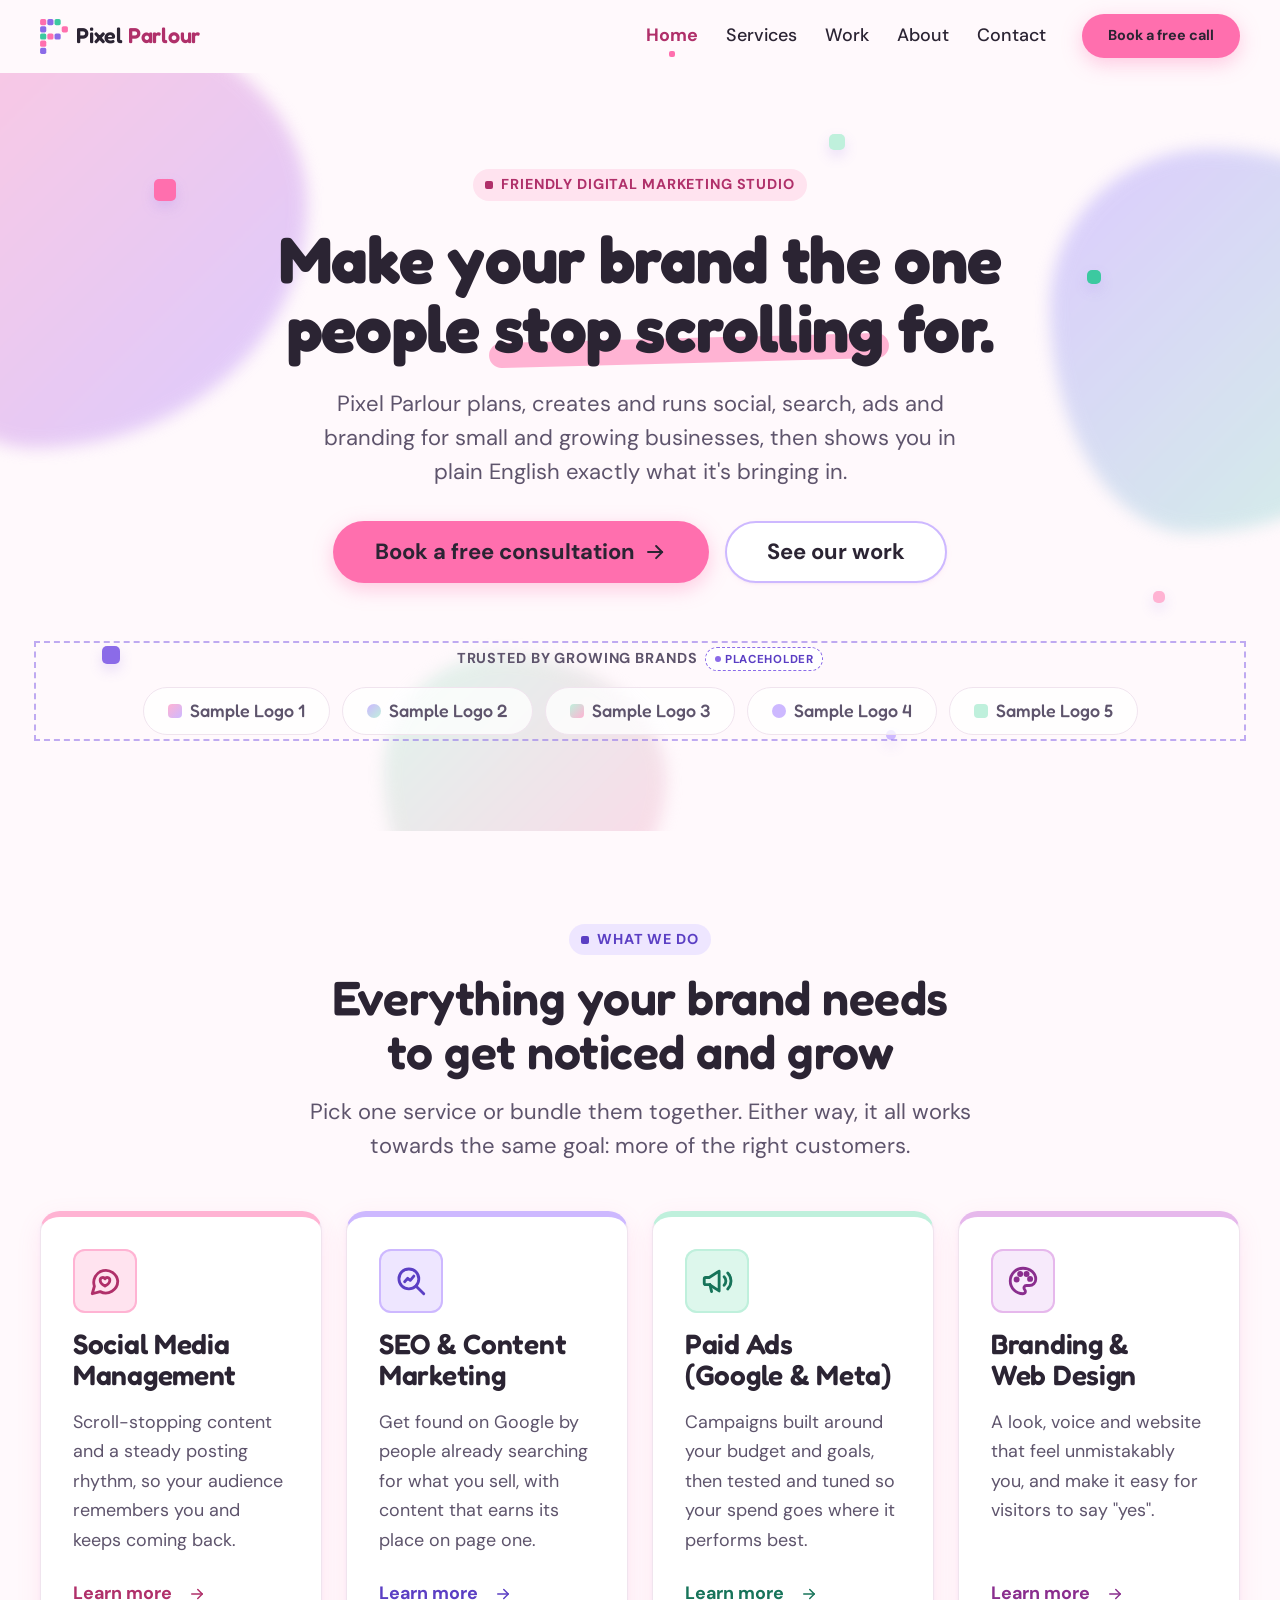
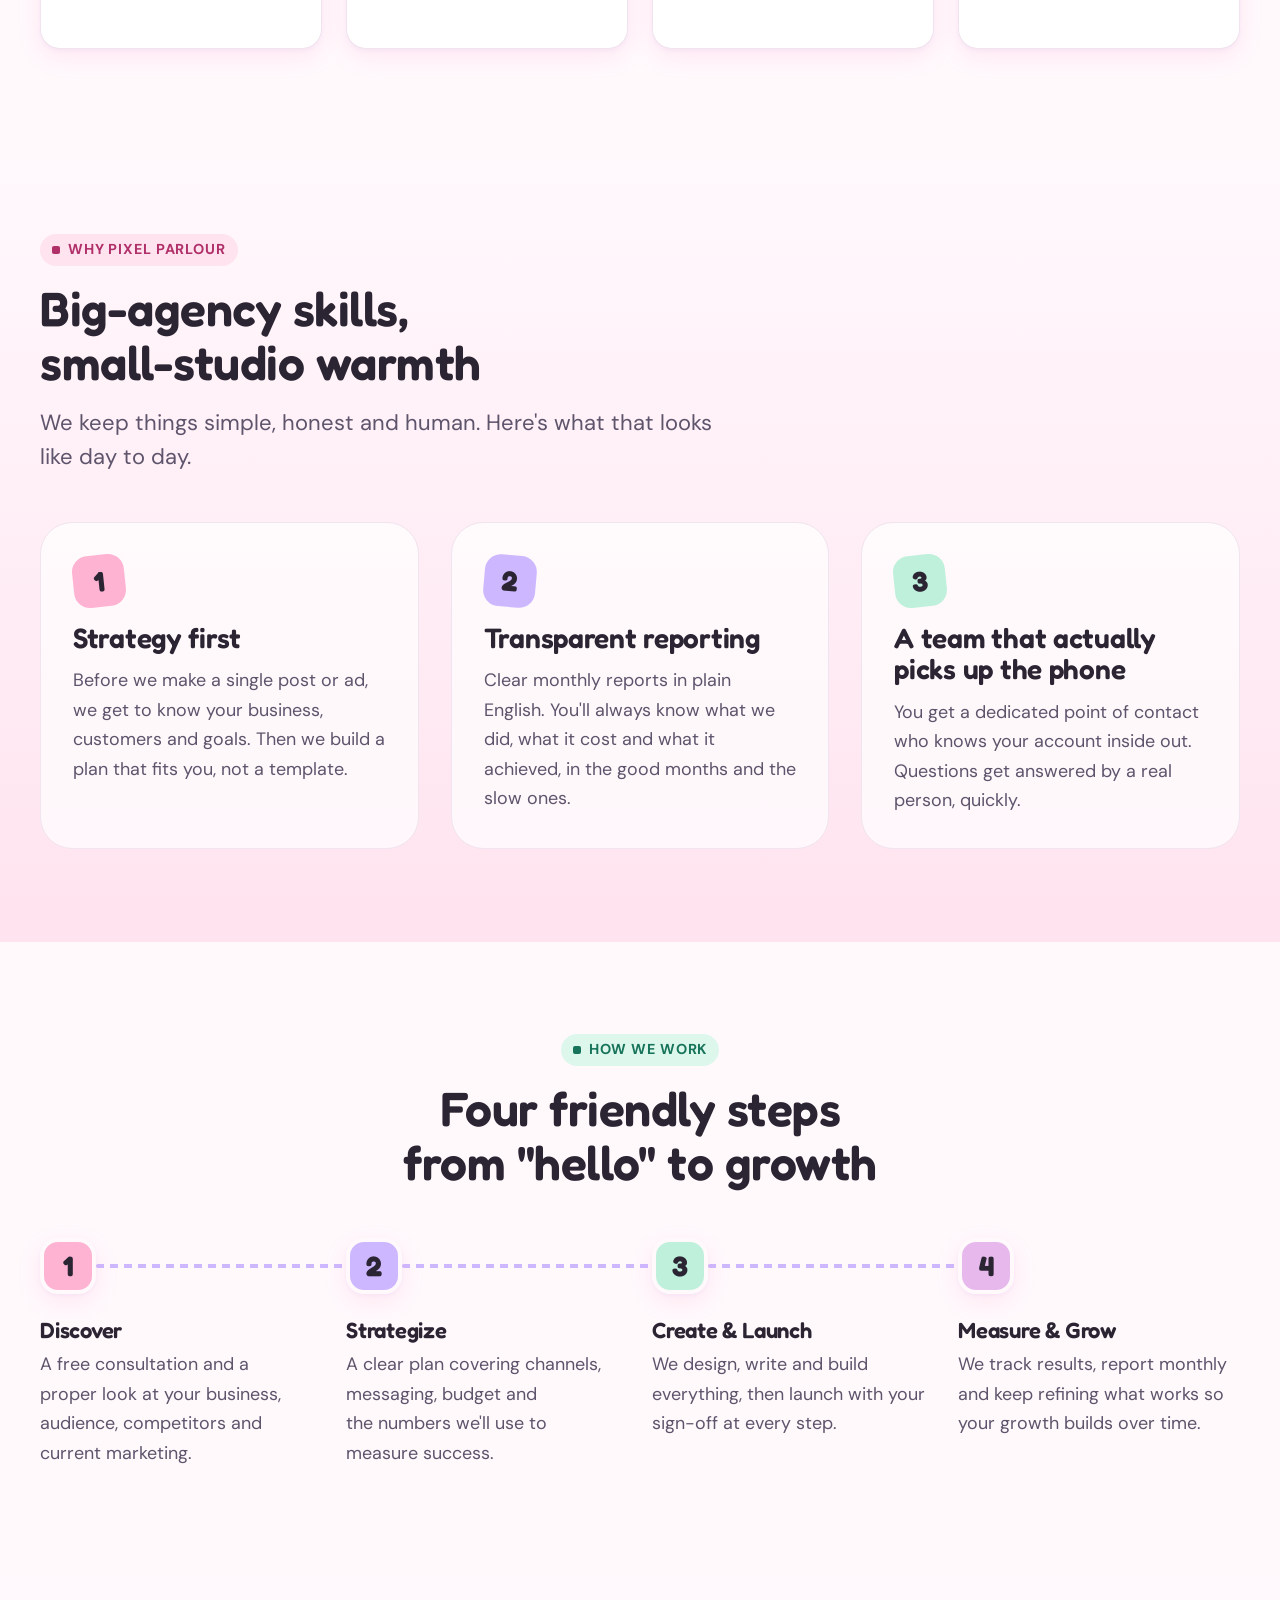
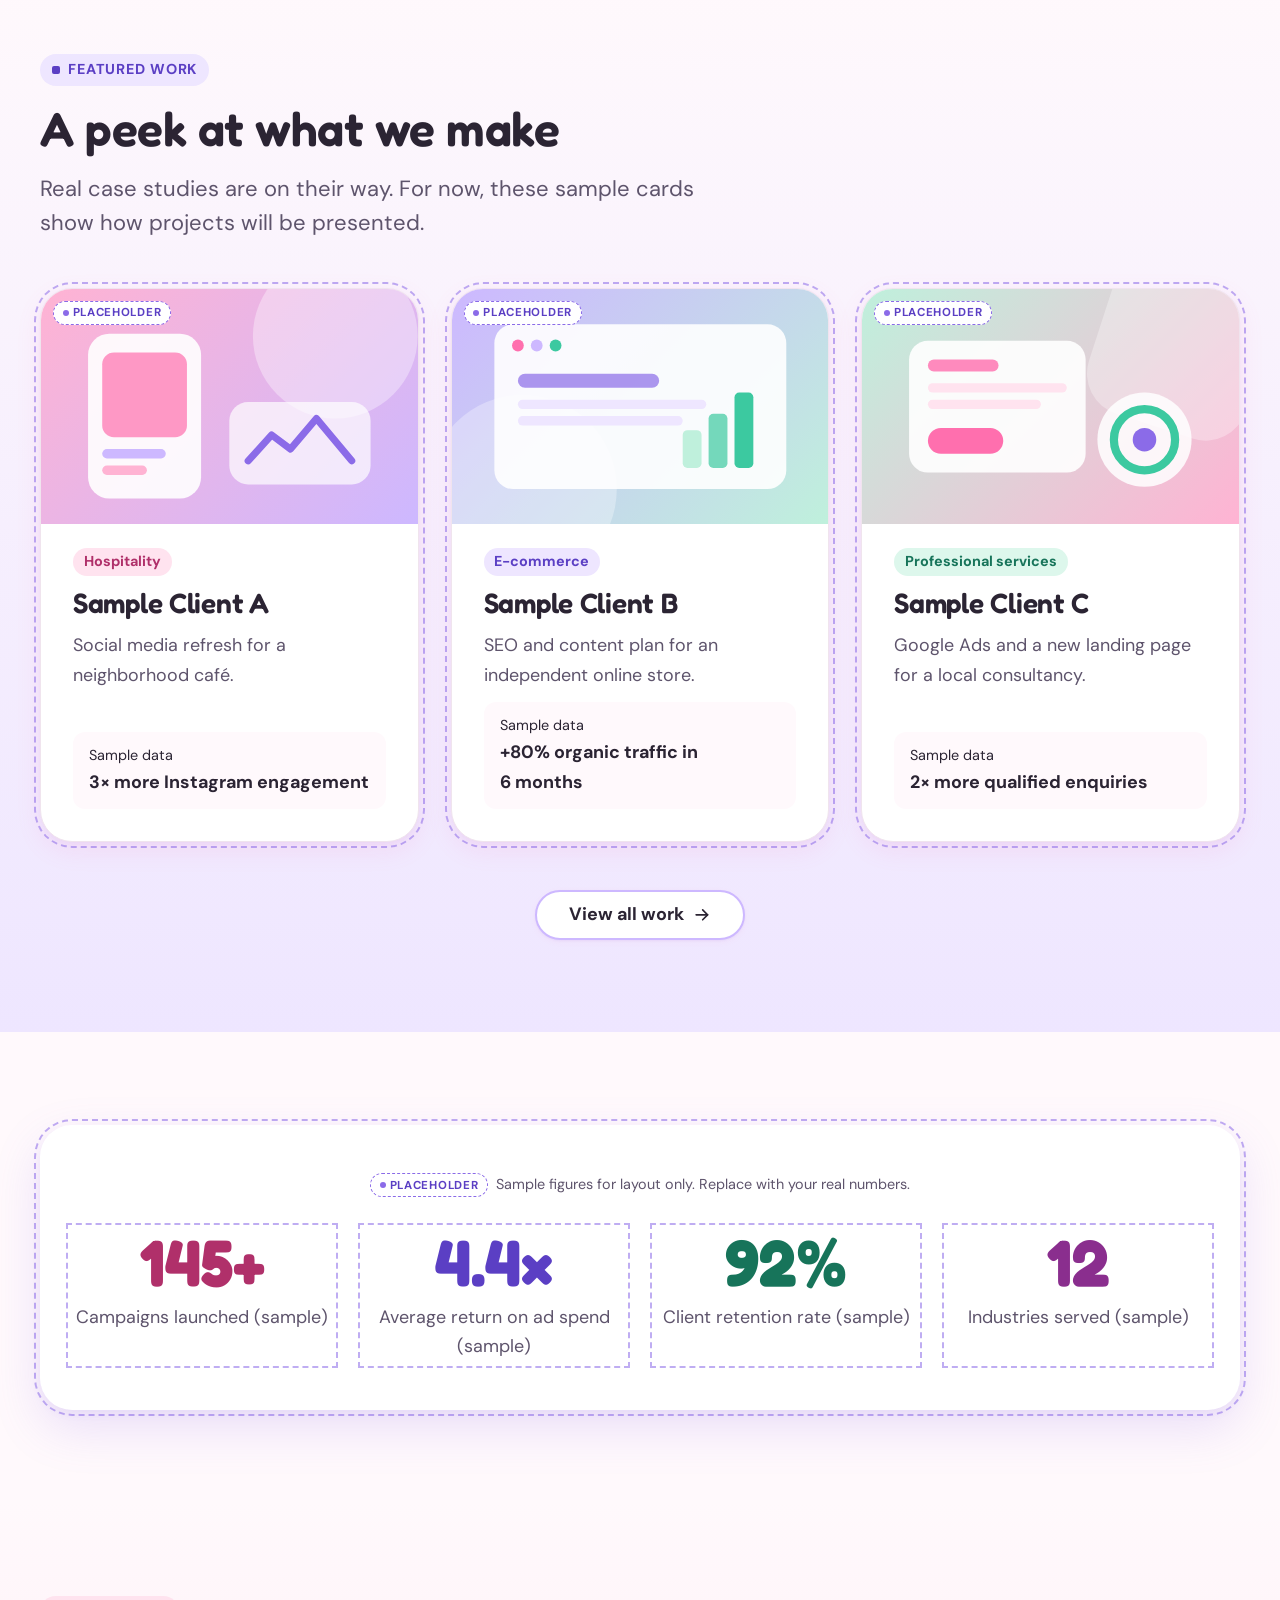
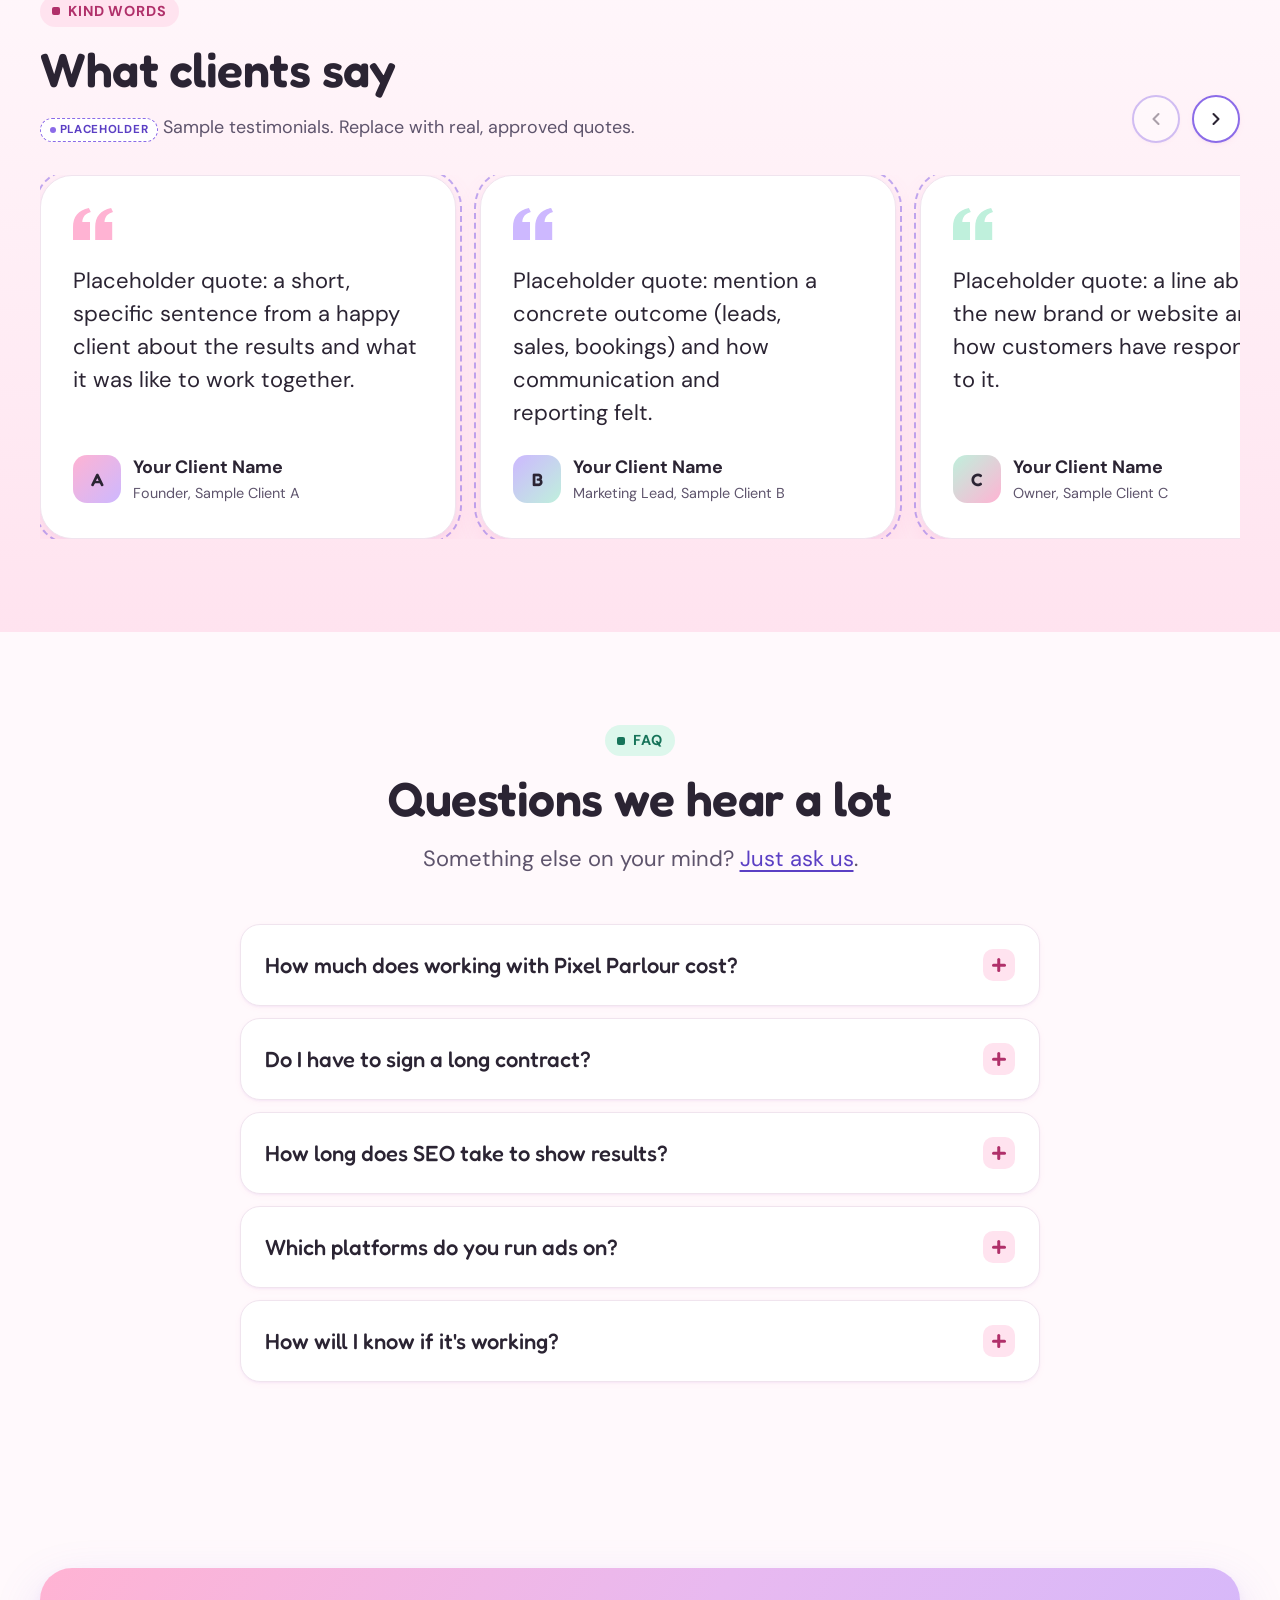
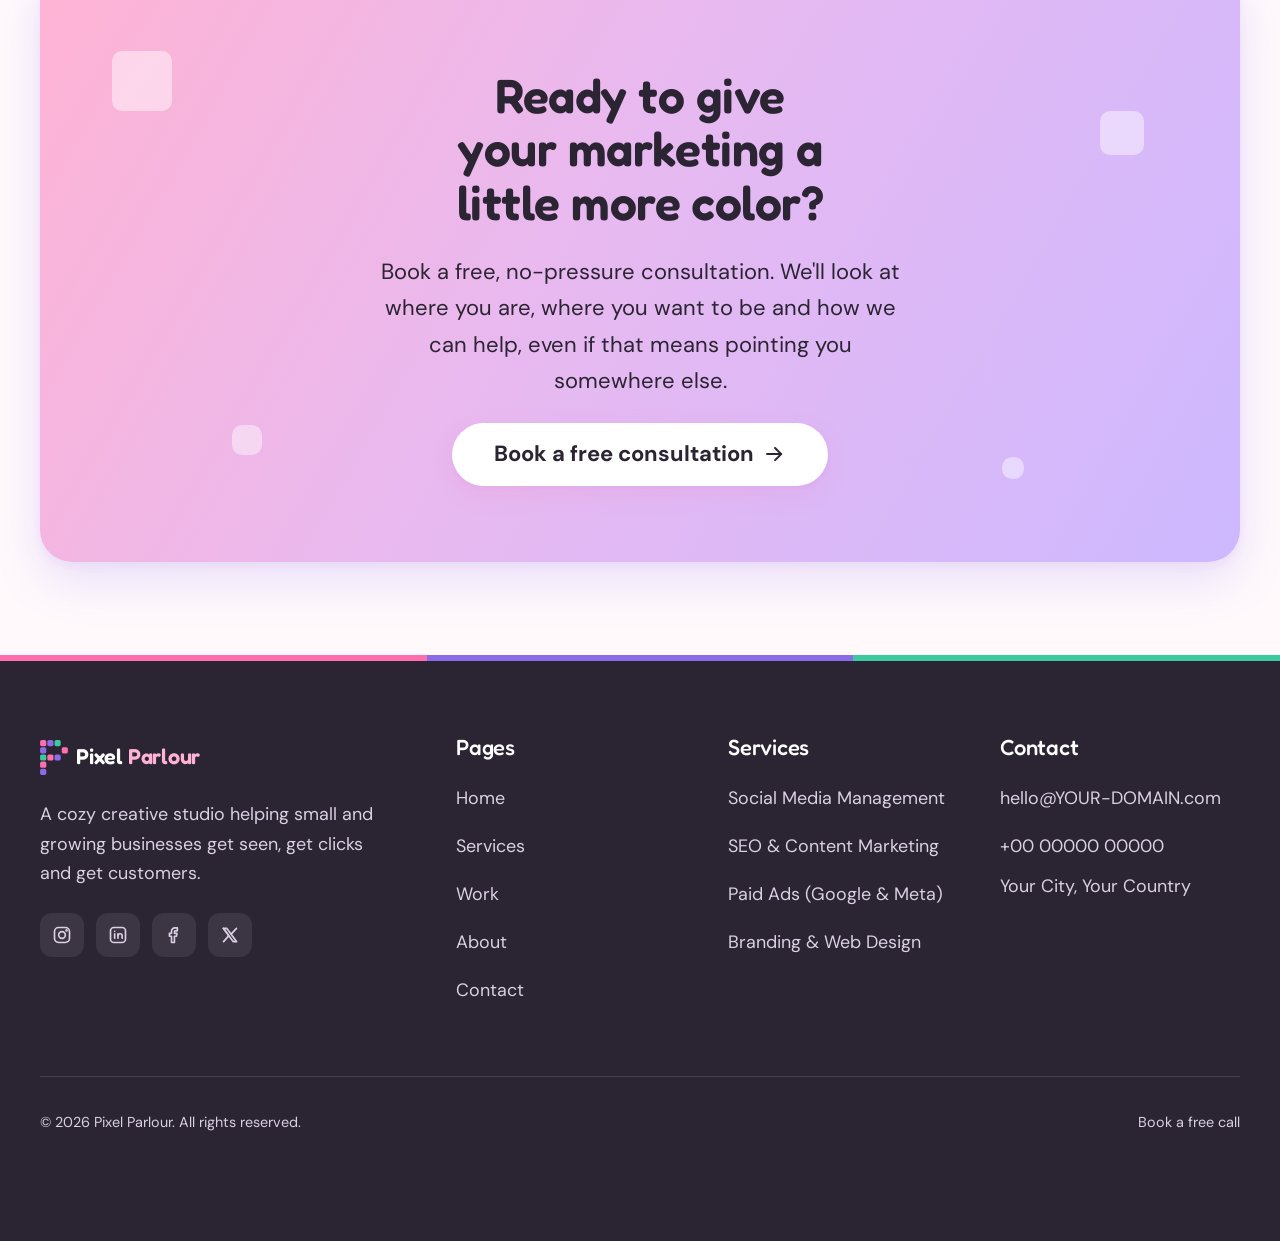
==== commit fd539dfb: "Use custom domain pixelparlour.online Co-Authored-By: Claude Opus 5.5 <noreply@anthropic.com>" ====
--- a/index.html
+++ b/index.html
@@ -7,7 +7,7 @@
   <meta name="description" content="Friendly digital marketing for small and growing businesses: social media, SEO, Google &amp; Meta ads, branding and web design. Book a free consultation.">
   <!-- SITE URL: canonical, og:url and og:image must be ABSOLUTE URLs on the live site.
        Run `python3 scripts/set-site-url.py https://your-real-url/` once (see README) to update every page. -->
-  <link rel="canonical" href="https://YOUR-USERNAME.github.io/pixel-parlour/">
+  <link rel="canonical" href="https://pixelparlour.online/">
   <meta name="theme-color" content="#FFF9FC">
   <!-- Icons: .ico for older browsers, SVG for modern ones, PNG for iOS home screens -->
   <link rel="icon" href="assets/img/favicon.ico" sizes="any">
@@ -21,15 +21,15 @@
   <meta property="og:site_name" content="Pixel Parlour">
   <meta property="og:title" content="Pixel Parlour | Friendly Digital Marketing Agency">
   <meta property="og:description" content="Social media, SEO, paid ads and branding from a marketing team that actually picks up the phone.">
-  <meta property="og:url" content="https://YOUR-USERNAME.github.io/pixel-parlour/">
-  <meta property="og:image" content="assets/img/og-image.png">
+  <meta property="og:url" content="https://pixelparlour.online/">
+  <meta property="og:image" content="https://pixelparlour.online/assets/img/og-image.png">
   <meta property="og:image:width" content="1200">
   <meta property="og:image:height" content="630">
   <meta property="og:image:alt" content="Pixel Parlour logo on a soft pink, lilac and mint background">
   <meta name="twitter:card" content="summary_large_image">
   <meta name="twitter:title" content="Pixel Parlour | Friendly Digital Marketing Agency">
   <meta name="twitter:description" content="Social media, SEO, paid ads and branding from a marketing team that actually picks up the phone.">
-  <meta name="twitter:image" content="assets/img/og-image.png">
+  <meta name="twitter:image" content="https://pixelparlour.online/assets/img/og-image.png">
 
   <!-- Swap no-js → js before first paint so reveal animations don't flash. With JS disabled this never
        runs, so <html> keeps "no-js" and all content stays visible. Safety net: if main.js hasn't loaded
@@ -66,12 +66,12 @@
 {
   "@context": "https://schema.org",
   "@type": "ProfessionalService",
-  "@id": "https://YOUR-USERNAME.github.io/pixel-parlour/#organization",
+  "@id": "https://pixelparlour.online/#organization",
   "name": "Pixel Parlour",
   "description": "Friendly, full-service digital marketing agency for small and mid-size businesses: social media management, SEO and content marketing, paid ads (Google & Meta), and branding and web design.",
-  "url": "https://YOUR-USERNAME.github.io/pixel-parlour/",
-  "logo": "https://YOUR-USERNAME.github.io/pixel-parlour/assets/img/icon-512.png",
-  "image": "https://YOUR-USERNAME.github.io/pixel-parlour/assets/img/og-image.png",
+  "url": "https://pixelparlour.online/",
+  "logo": "https://pixelparlour.online/assets/img/icon-512.png",
+  "image": "https://pixelparlour.online/assets/img/og-image.png",
   "email": "hello@YOUR-DOMAIN.com",
   "telephone": "+00 00000 00000",
   "address": {
@@ -94,7 +94,7 @@
         "itemOffered": {
           "@type": "Service",
           "name": "Social Media Management",
-          "url": "https://YOUR-USERNAME.github.io/pixel-parlour/services.html#social"
+          "url": "https://pixelparlour.online/services.html#social"
         }
       },
       {
@@ -102,7 +102,7 @@
         "itemOffered": {
           "@type": "Service",
           "name": "SEO & Content Marketing",
-          "url": "https://YOUR-USERNAME.github.io/pixel-parlour/services.html#seo"
+          "url": "https://pixelparlour.online/services.html#seo"
         }
       },
       {
@@ -110,7 +110,7 @@
         "itemOffered": {
           "@type": "Service",
           "name": "Paid Ads (Google & Meta)",
-          "url": "https://YOUR-USERNAME.github.io/pixel-parlour/services.html#ads"
+          "url": "https://pixelparlour.online/services.html#ads"
         }
       },
       {
@@ -118,7 +118,7 @@
         "itemOffered": {
           "@type": "Service",
           "name": "Branding & Web Design",
-          "url": "https://YOUR-USERNAME.github.io/pixel-parlour/services.html#branding"
+          "url": "https://pixelparlour.online/services.html#branding"
         }
       }
     ]
